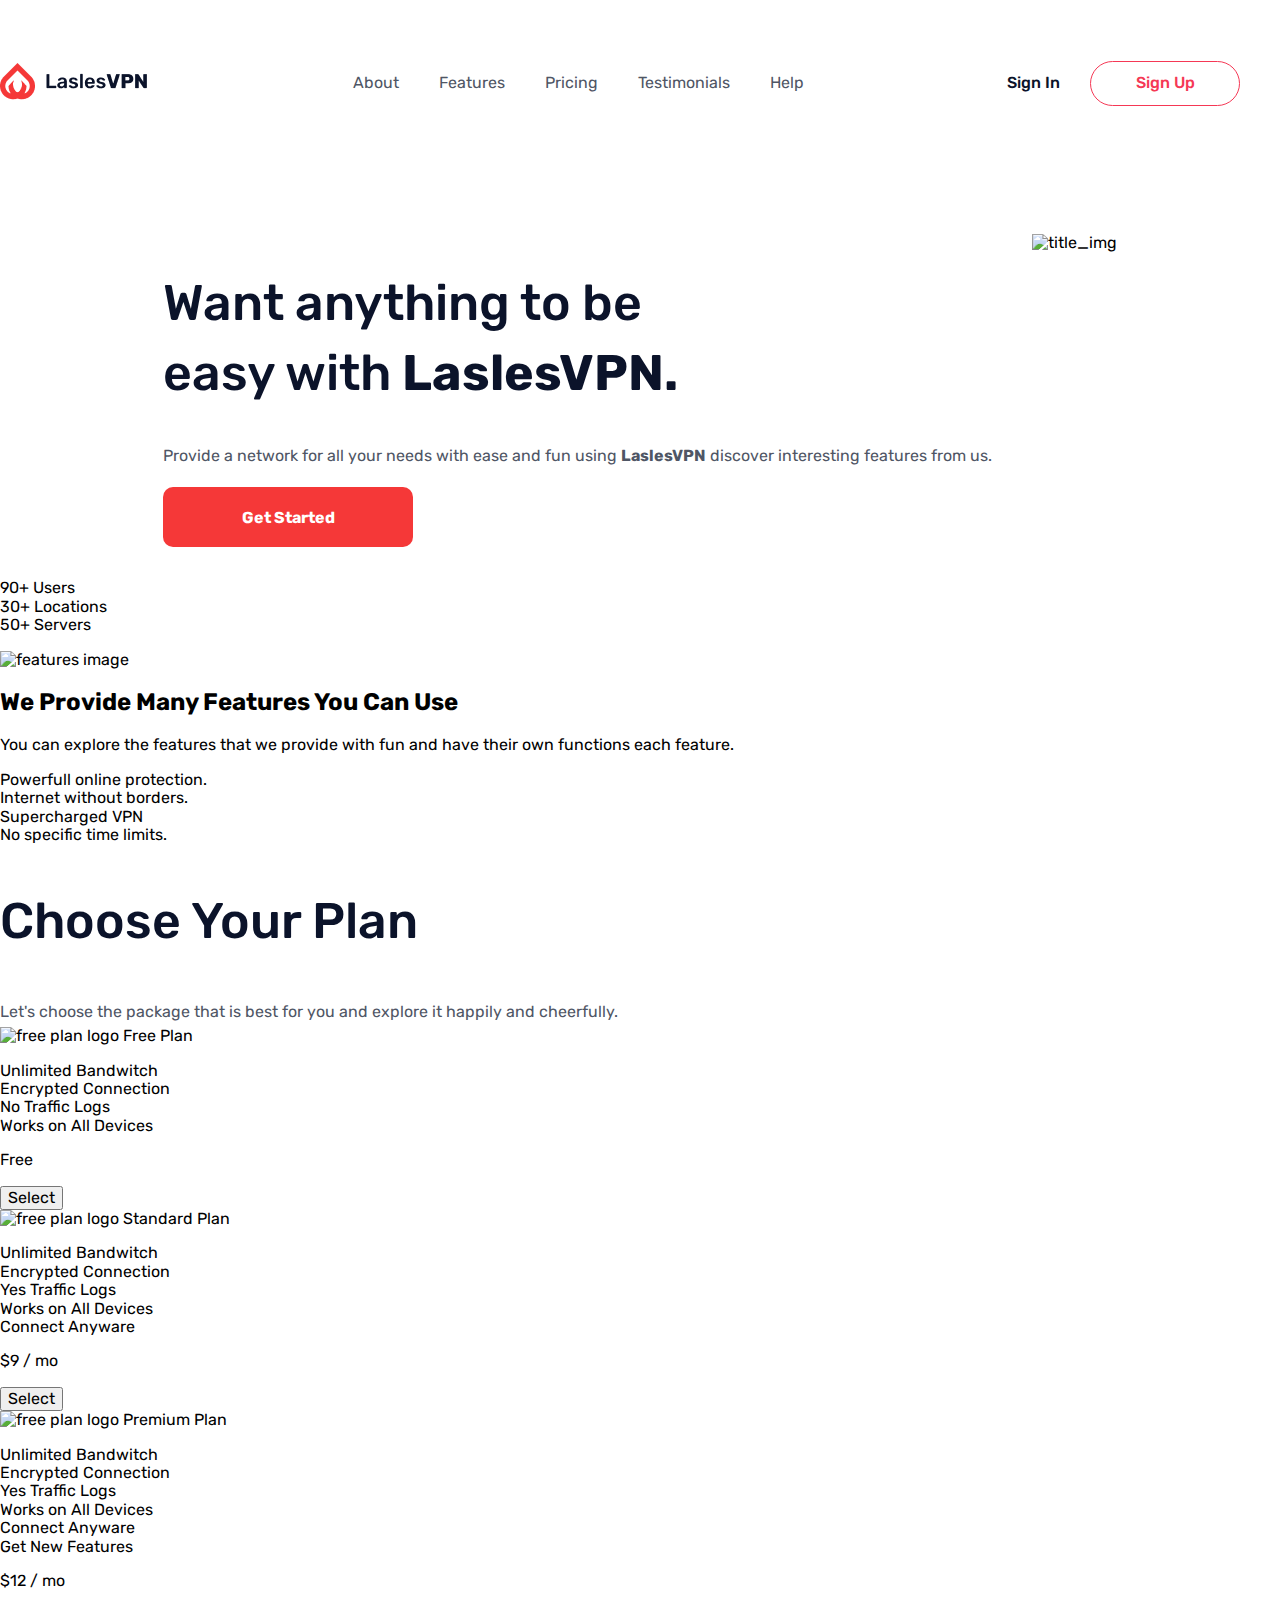
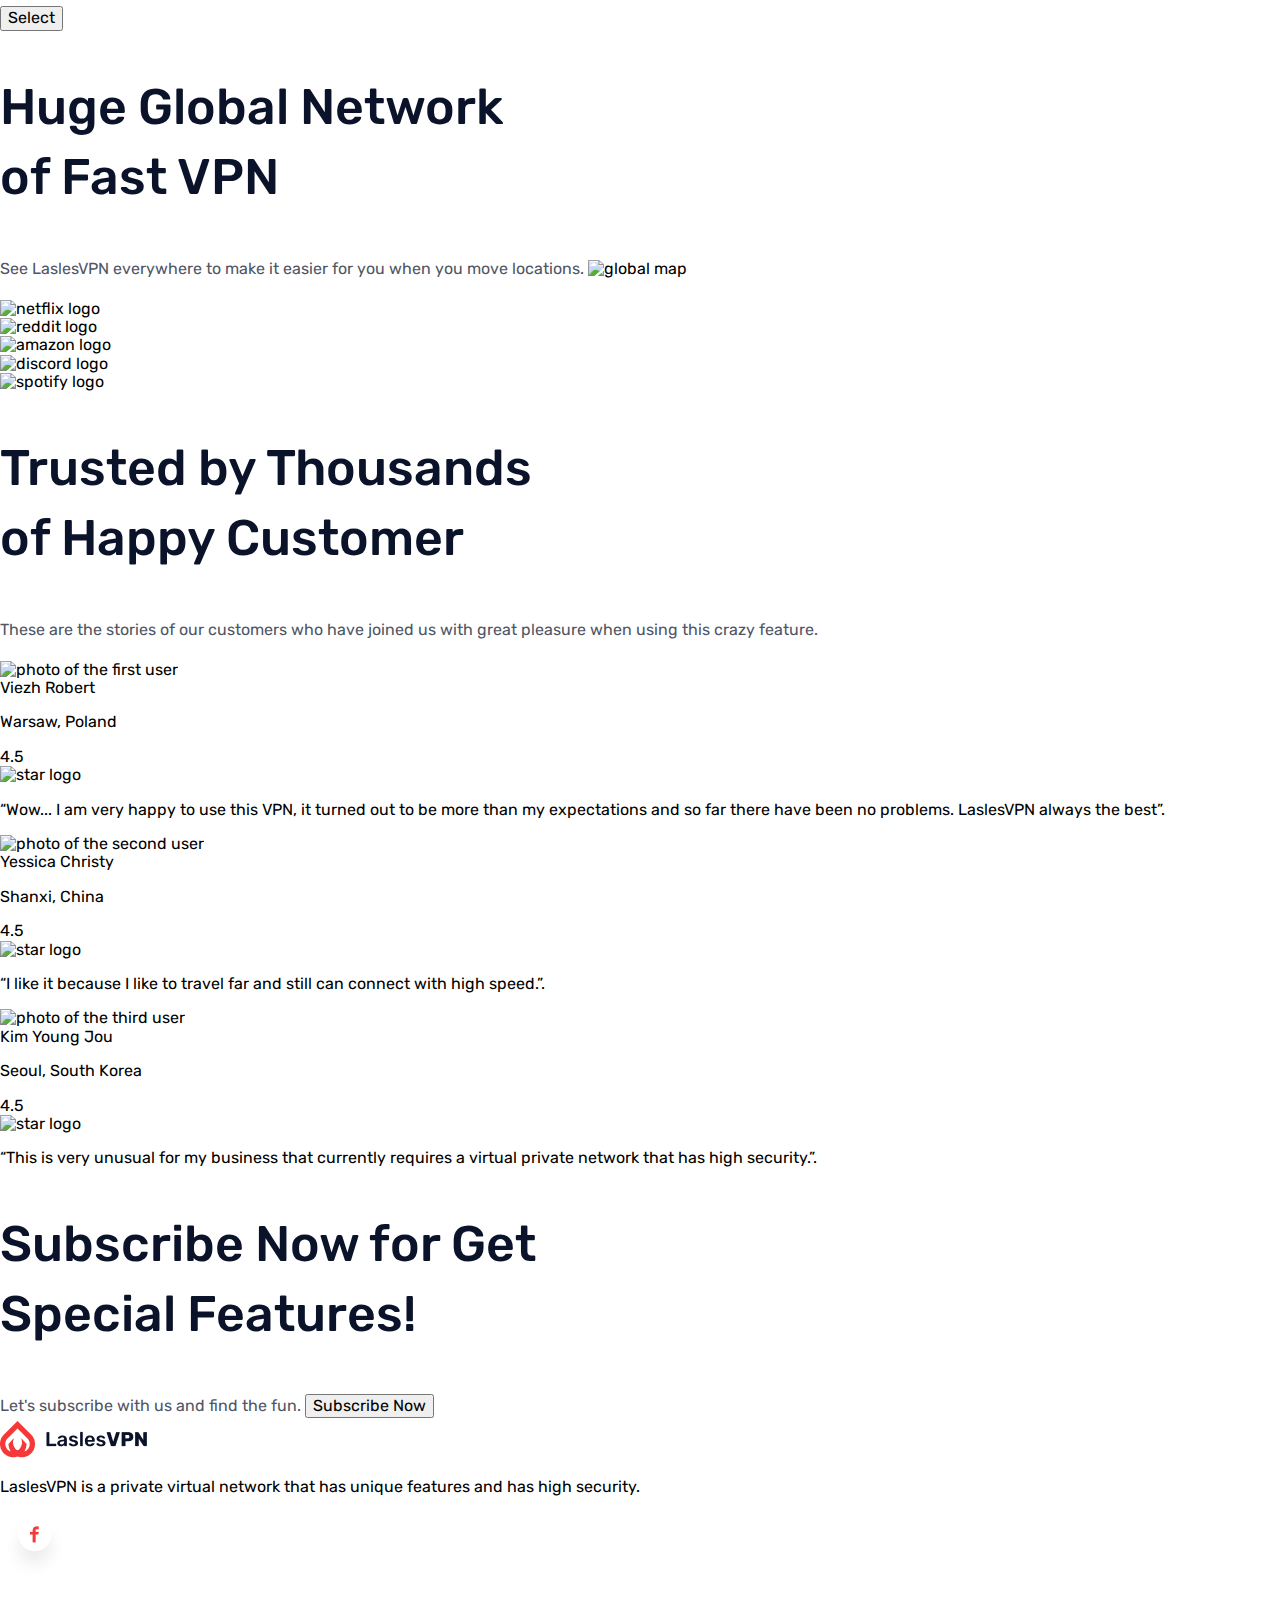
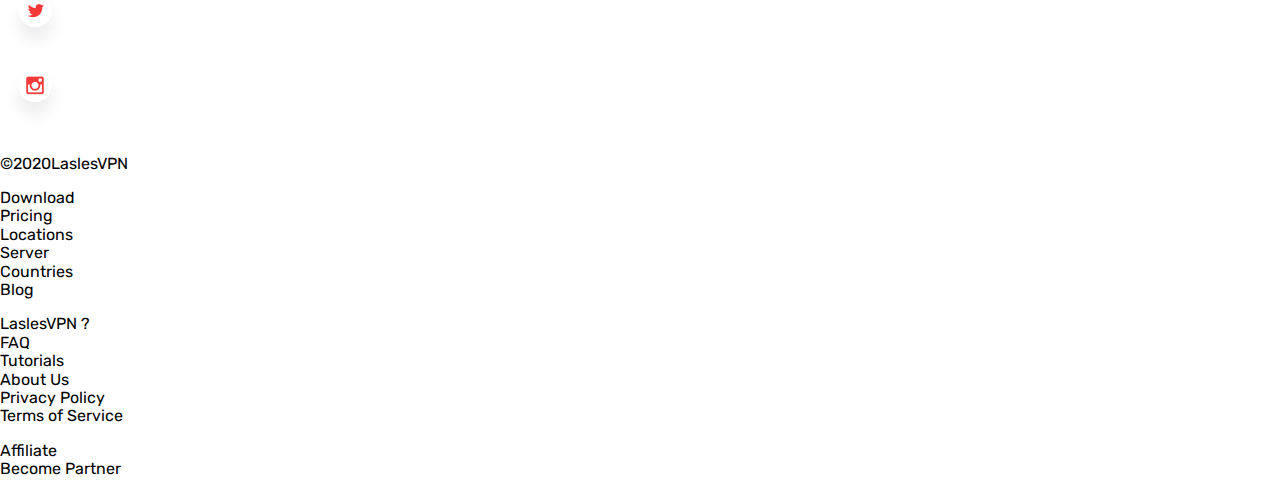
==== index.html @ 530a4ea6 "added little part of css" ====
<!DOCTYPE html>
<html lang="en">

<head>
    <meta charset="UTF-8">
    <meta name="viewport" content="width=device-width, initial-scale=1.0">
    <link rel="preconnect" href="https://fonts.googleapis.com">
    <link rel="preconnect" href="https://fonts.gstatic.com" crossorigin>
    <link
        href="https://fonts.googleapis.com/css2?family=Inter:wght@400;600;700;800&family=Roboto:ital,wght@0,500;1,400&family=Rubik:wght@400;500;700&display=swap"
        rel="stylesheet">
    <link rel="stylesheet" href="styles/normalize.css">
    <link rel="stylesheet" href="styles/styles.css">
    <title>LaslesVPN</title>
</head>

<body>
    <header class="header">
        <div class="wrapper header__wrapper">
            <a href="/" class="header__home-link">
                <img src="assets/Logo_vpn.png" alt="logo LaslesVPN">
            </a>
            <nav class="header__navigation">
                <ul class="header__list">
                    <li class="header__item">
                        About
                    </li>
                    <li>
                        Features
                    </li>
                    <li>
                        Pricing
                    </li>
                    <li>
                        Testimonials
                    </li>
                    <li>
                        Help
                    </li>
                </ul>
            </nav>
            <div class="header__signin">
                <p class="sign-in">
                    Sign In
                </p>
                <button class="nav_button">
                    Sign Up
                </button>
            </div>
        </div>
    </header>
    <main>
        <!-- hero section -->
        <section class="hero">
            <div class="wrapper__hero">
                <div>
                    <h1 class="title">
                        Want anything to be easy with <b>LaslesVPN.</b>
                    </h1>
                    <span class="title_description">
                        Provide a network for all your needs with ease and fun using <b>LaslesVPN</b> discover interesting features from us.
                    </span>
                    <p>
                        <button class="hero_button">
                            Get Started
                        </button>
                    </p>
                </div>
                <img src="assets/hero_img.png" alt="title_img">
            </div>

        </section>
        <ul class="hero_info">
            <li>
                90+ Users
            </li>
            <li>
                30+ Locations
            </li>
            <li>
                50+ Servers
            </li>
        </ul>
        <!-- features section -->
        <section class="features">
            <img src="assets/features_img.png" alt="features image">
            <h2 class="features_title">
                We Provide Many Features You Can Use
            </h2>
            <span>
                You can explore the features that we provide with fun and have their own functions each feature.
            </span>
            <ul>
                <li>
                    Powerfull online protection.
                </li>
                <li>
                    Internet without borders.
                </li>
                <li>
                    Supercharged VPN
                </li>
                <li>
                    No specific time limits.
                </li>
            </ul>
        </section>
        <!-- choose your plan section -->
        <div>
            <h2 class="title">
                Choose Your Plan
            </h2>
            <span class="title_description">
                Let's choose the package that is best for you and explore it happily and cheerfully.
            </span>
            <div class="plan">
                <img src="assets/Free.png" alt="free plan logo">
                Free Plan
                <ul>
                    <li>
                        Unlimited Bandwitch
                    </li>
                    <li>
                        Encrypted Connection
                    </li>
                    <li>
                        No Traffic Logs
                    </li>
                    <li>
                        Works on All Devices
                    </li>
                </ul>
                <p>
                    Free
                </p>
                <button class="plan_button">
                    Select
                </button>
            </div>
            <div class="plan">
                <img src="assets/Free.png" alt="free plan logo">
                Standard Plan
                <ul>
                    <li>
                        Unlimited Bandwitch
                    </li>
                    <li>
                        Encrypted Connection
                    </li>
                    <li>
                        Yes Traffic Logs
                    </li>
                    <li>
                        Works on All Devices
                    </li>
                    <li>
                        Connect Anyware
                    </li>
                </ul>
                <p>
                    $9 / mo
                </p>
                <button class="plan_button">
                    Select
                </button>
            </div>
            <div class="plan">
                <img src="assets/Free.png" alt="free plan logo">
                Premium Plan
                <ul>
                    <li>
                        Unlimited Bandwitch
                    </li>
                    <li>
                        Encrypted Connection
                    </li>
                    <li>
                        Yes Traffic Logs
                    </li>
                    <li>
                        Works on All Devices
                    </li>
                    <li>
                        Connect Anyware
                    </li>
                    <li>
                        Get New Features
                    </li>
                </ul>
                <p>
                    $12 / mo
                </p>
                <button class="plan_button-red">
                    Select
                </button>
            </div>
        </div>
        <!-- Map section -->
        <div>
            <h2 class="title">
                Huge Global Network of Fast VPN
            </h2>
            <span class="title_description">
                See LaslesVPN everywhere to make it easier for you when you move locations.
            </span>
            <img src="assets/global_map.png" alt="global map">
        </div>
        <ul class="partners">
            <li class="partners_logo">
                <img src="assets/netflix_logo.png" alt="netflix logo">
            </li>
            <li class="partners_logo">
                <img src="assets/reddit_logo.png" alt="reddit logo">
            </li>
            <li class="partners_logo">
                <img src="assets/amazon_logo.png" alt="amazon logo">
            </li>
            <li class="partners_logo">
                <img src="assets/discord_logo.png" alt="discord logo">
            </li>
            <li class="partners_logo">
                <img src="assets/spotify_logo.png" alt="spotify logo">
            </li>
        </ul>
        <!-- reviews section -->
        <div>
            <h2 class="title">
                Trusted by Thousands of Happy Customer
            </h2>
            <span class="title_description">
                These are the stories of our customers who have joined us with great pleasure when using this crazy
                feature.
            </span>
            <ul>
                <li>
                    <img src="assets/robert_photo.png" alt="photo of the first user">
                </li>
                Viezh Robert
                <p> Warsaw, Poland</p>
                <li>
                    4.5
                </li>
                <li>
                    <img src="assets/star_logo.png" alt="star logo">
                </li>
                <p>
                    “Wow... I am very happy to use this VPN, it turned out to be more than my expectations and so far
                    there have been no problems. LaslesVPN always the best”.
                </p>
            </ul>
            <ul>
                <li>
                    <img src="assets/christy_photo.png" alt="photo of the second user">
                </li>
                Yessica Christy
                <p> Shanxi, China </p>
                <li>
                    4.5
                </li>
                <li>
                    <img src="assets/star_logo.png" alt="star logo">
                </li>
                <p>
                    “I like it because I like to travel far and still can connect with high speed.”.
                </p>
            </ul>
            <ul>
                <li>
                    <img src="assets/kim_photo.png" alt="photo of the third user">
                </li>
                Kim Young Jou
                <p> Seoul, South Korea </p>
                <li>
                    4.5
                </li>
                <li>
                    <img src="assets/star_logo.png" alt="star logo">
                </li>
                <p>
                    “This is very unusual for my business that currently requires a virtual private network that has
                    high security.”.
                </p>
            </ul>
            <!-- тут хуйнути спан блоки -->
        </div>
        <!-- subcribe cection -->
        <div>
            <h2 class="title">
                Subscribe Now for Get Special Features!
            </h2>
            <span class="title_description">
                Let's subscribe with us and find the fun.
            </span>
            <button class="red_btn">
                Subscribe Now
            </button>
        </div>
    </main>
    <!-- footer section -->
    <footer>
        <div class="footer">
            <div class="vpn_footer">
                <a href="/" class="header__home-link">
                    <img src="assets/Logo_vpn.png" alt="logo LaslesVPN">
                </a>
                <p>LaslesVPN is a private virtual network that has unique features and has high security.</p>
                <ul>
                    <li>
                        <img src="assets/Facebook.png" alt="facebook logo">
                    </li>
                    <li>
                        <img src="assets/Twitter.png" alt="twitter logo">
                    </li>
                    <li>
                        <img src="assets/Instagram.png" alt="Instagram logo">
                    </li>
                </ul>
                <p>©2020LaslesVPN</p>
            </div>
            <div class="footer_product">
                <ul>
                    <li>
                        Download
                    </li>
                    <li>
                        Pricing
                    </li>
                    <li>
                        Locations
                    </li>
                    <li>
                        Server
                    </li>
                    <li>
                        Countries
                    </li>
                    <li>
                        Blog
                    </li>
                </ul>
            </div>
            <div class="footer_engage">
                <ul>
                    <li>
                        LaslesVPN ?
                    </li>
                    <li>
                        FAQ
                    </li>
                    <li>
                        Tutorials
                    </li>
                    <li>
                        About Us
                    </li>
                    <li>
                        Privacy Policy
                    </li>
                    <li>
                        Terms of Service
                    </li>
                </ul>
            </div>
            <div class="footer_earn">
                <ul>
                    <li>
                        Affiliate
                    </li>
                    <li>
                        Become Partner
                    </li>
                </ul>
            </div>
        </div>
    </footer>
</body>

</html>
---- styles/styles.css ----
* {
    box-sizing: border-box;
}

body {
    font-weight: 400;
    font-size: 16px;
    font-family: rubik;
}
ul {
    list-style: none;
    padding: 0;
}

a {
    text-decoration: none;
}

/* header block */

.header {
    max-width: 1440px;
    margin: 0 auto;
}
.header__wrapper {
    padding: 58px 40px 0px 0px;
    display: flex;
    justify-content: space-between;
    align-items: center;
}
.header__list {
    display: flex;
    flex-direction: row; /* default */
    justify-content: flex-start; /* default */
    gap: 40px;
    color: #4F5665;
}
.header__signin{
    display: flex;
    align-items:center;
    gap: 30px;
}
.sign-in{
    color: #0B132A;
    font-weight: 500;
}
.nav_button{
    width: 150px;
    height: 45px;
    border-radius: 50px;
    border: 1px solid #F53855;
    background: #FFF;
    color: #F53855;
    font-weight: 500;
}

/* hero block */

.hero{
    max-width: 1440px;
    margin: 0 auto;
}
.wrapper__hero{
    margin-top: 126px;
    display: flex;
    justify-content: center;
    gap: 40px;
}
.title{
    max-width: 555px;
    color: #0B132A;
    font-size: 50px;
    font-weight: 500;
    line-height: 70px;
}
.title_description{
    max-width: 555px;
    color: #4F5665;
    line-height: 30px;
}
.hero_button{
    width: 250px;
    height: 60px;
    border-radius: 10px;
    border: none;
    background: #F53838;
    color: #FFF;
    font-weight: 700;
    line-height: 25px;
}
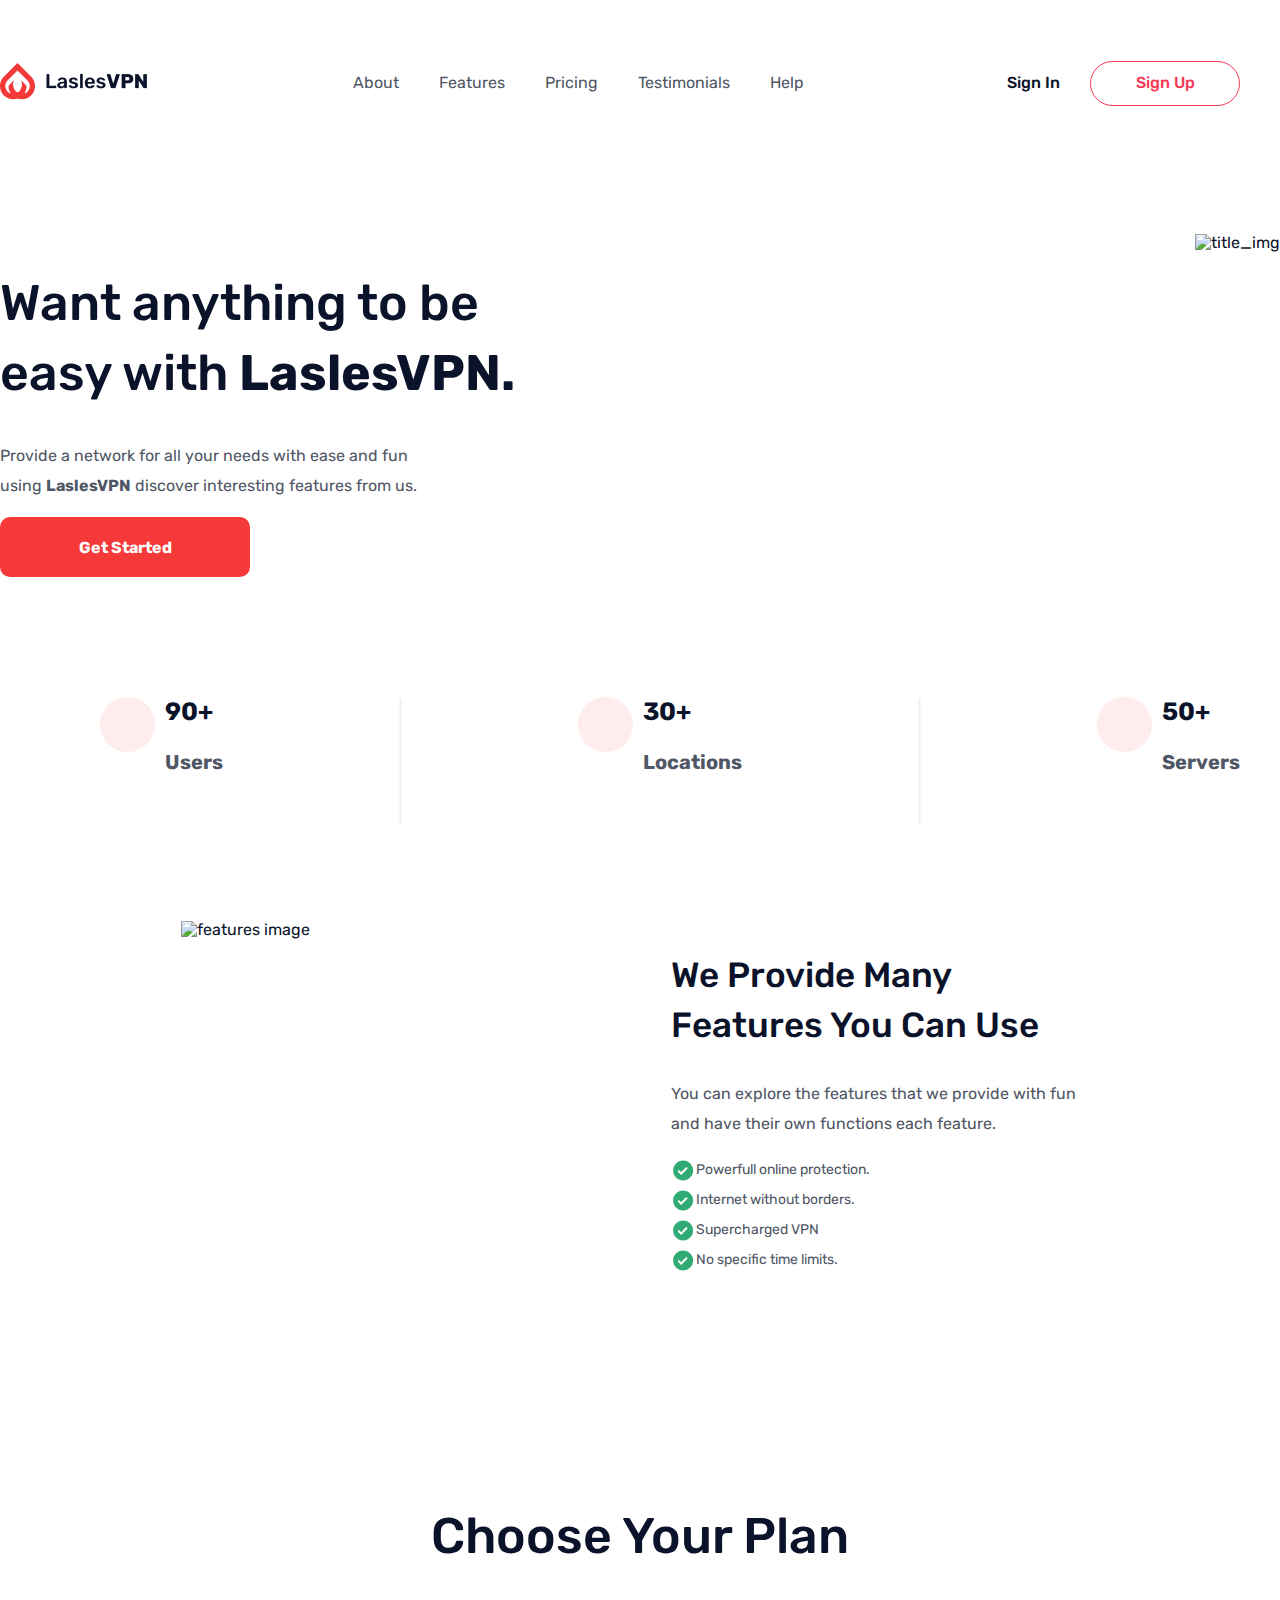
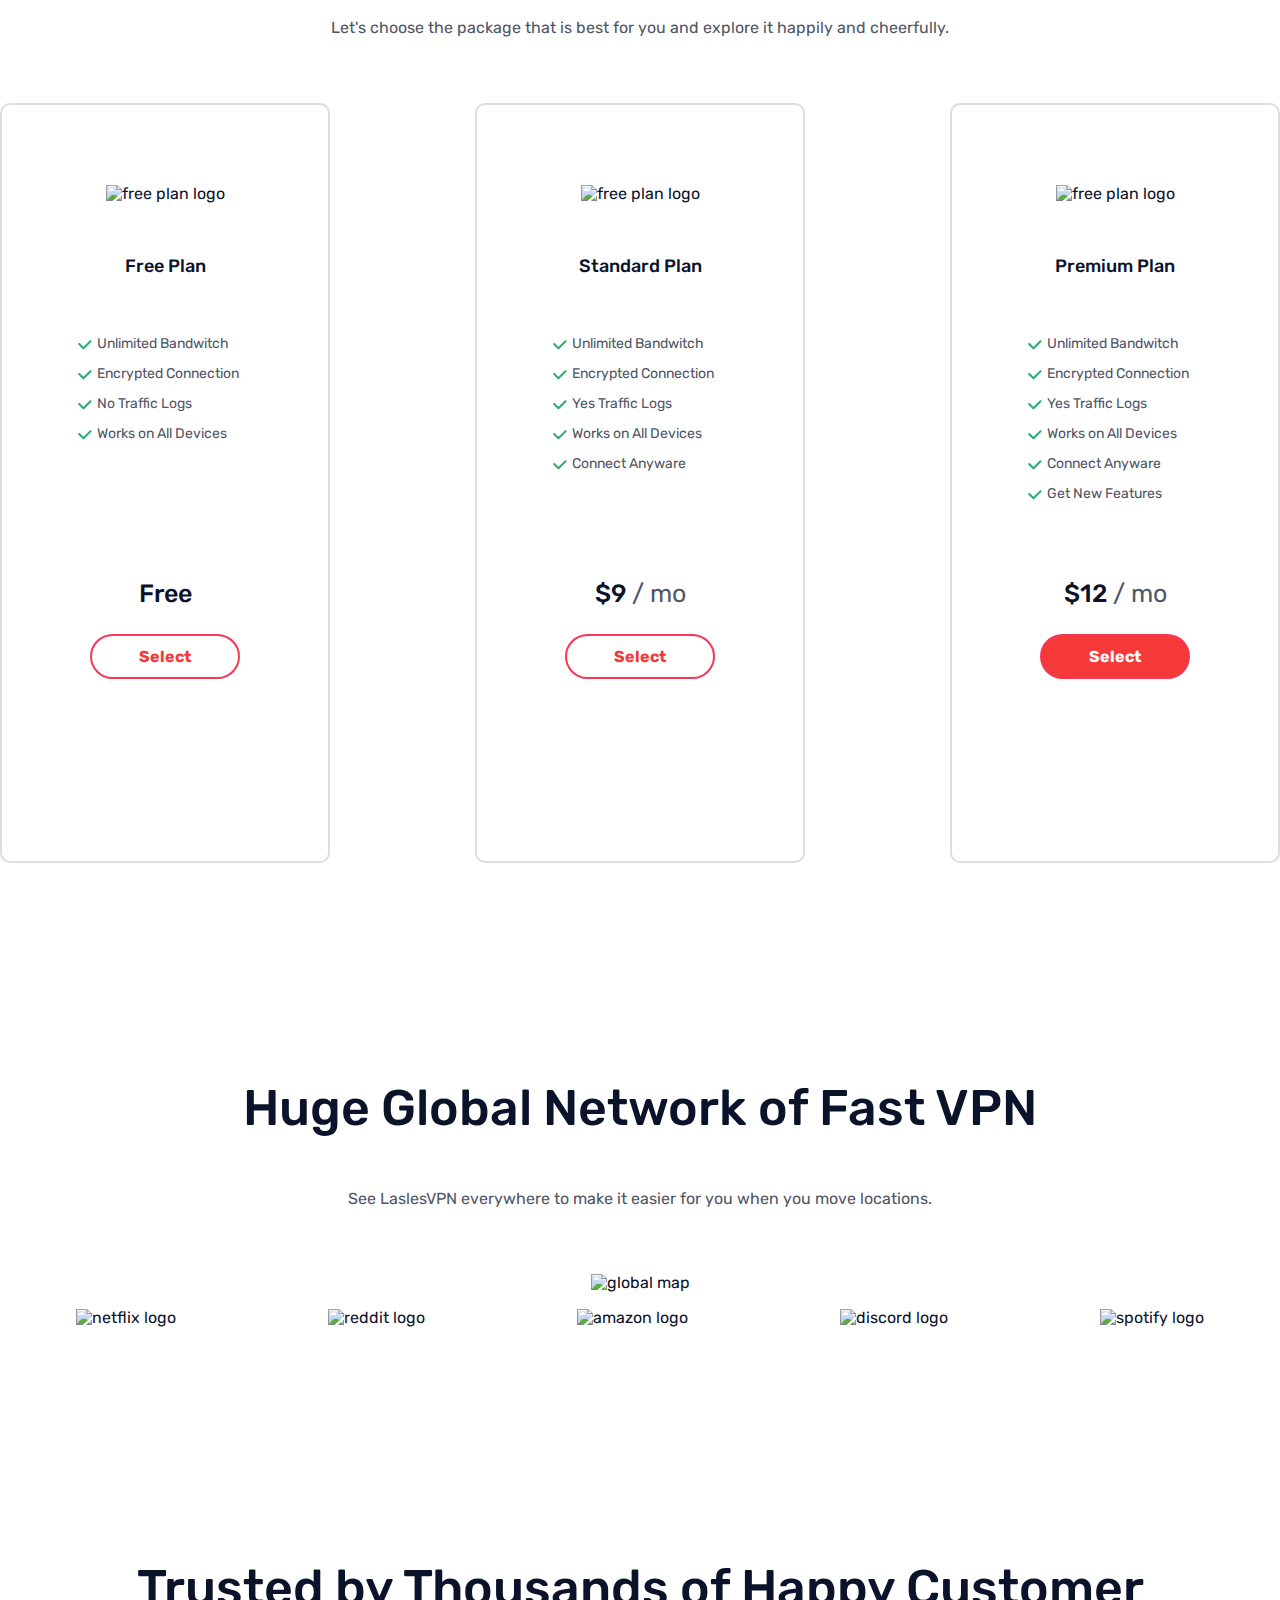
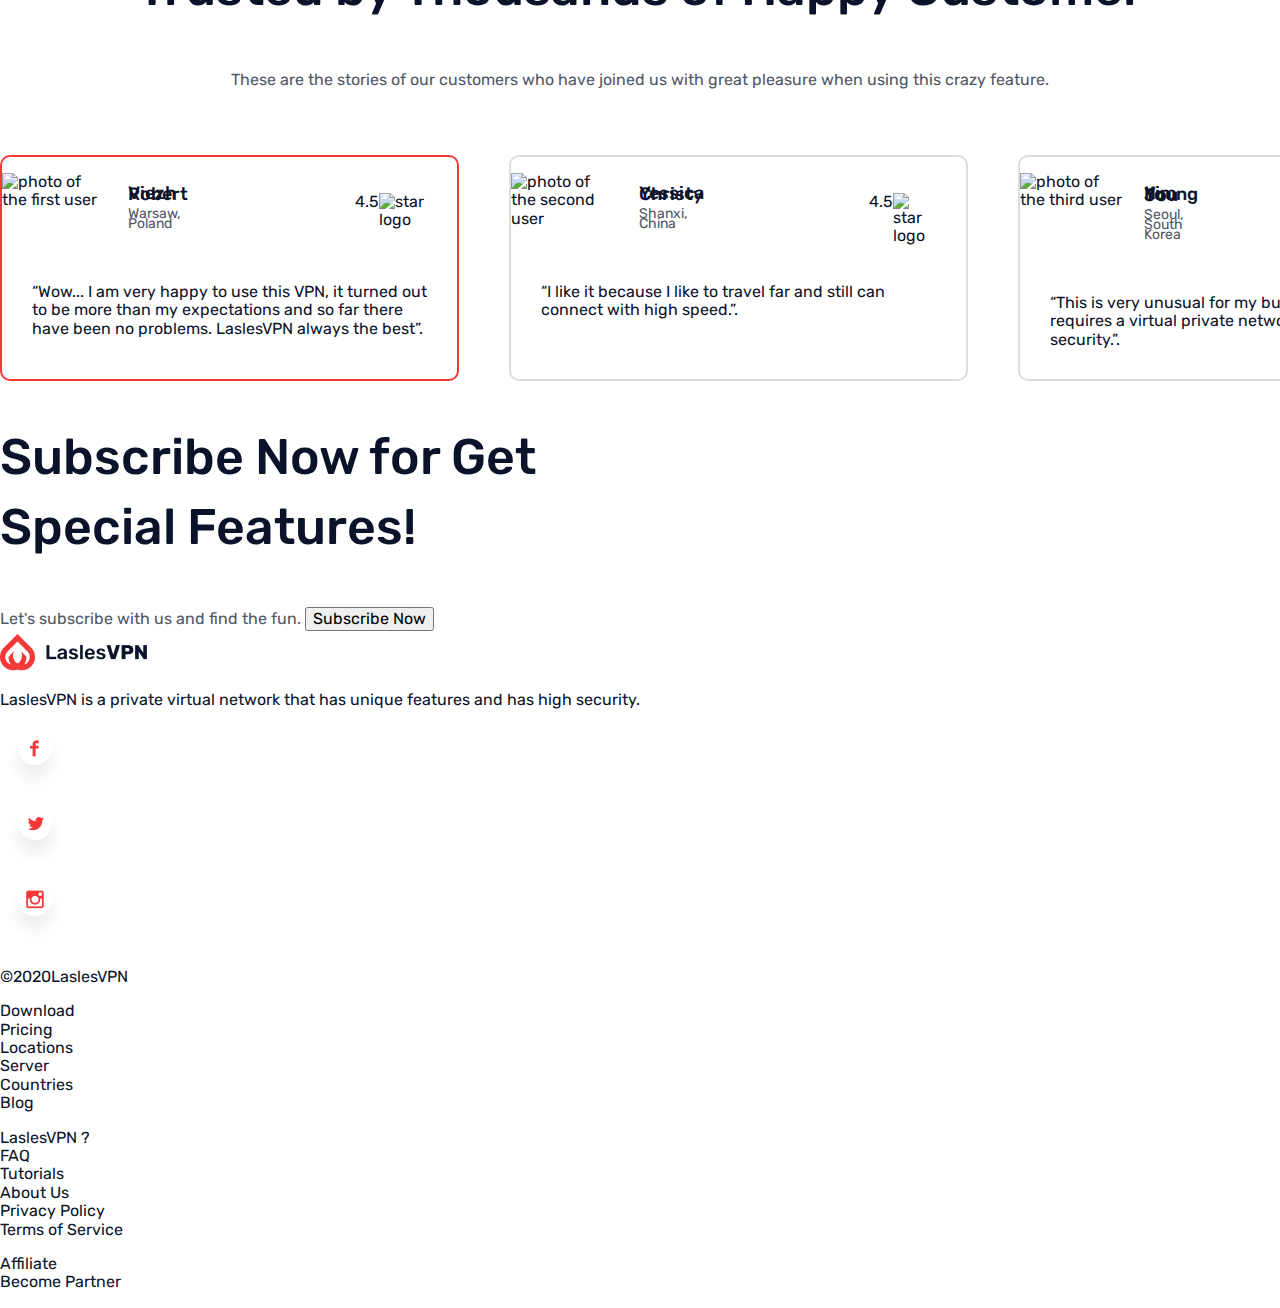
==== commit 8e0982b4: "added comments" ====
--- a/index.html
+++ b/index.html
@@ -57,9 +57,10 @@
                     <h1 class="title">
                         Want anything to be easy with <b>LaslesVPN.</b>
                     </h1>
-                    <span class="title_description">
-                        Provide a network for all your needs with ease and fun using <b>LaslesVPN</b> discover interesting features from us.
-                    </span>
+                    <p class="title_description">
+                        Provide a network for all your needs with ease and fun using <b>LaslesVPN</b> discover
+                        interesting features from us.
+                    </p>
                     <p>
                         <button class="hero_button">
                             Get Started
@@ -68,220 +69,274 @@
                 </div>
                 <img src="assets/hero_img.png" alt="title_img">
             </div>
-
+            <ul class="hero_info">
+                <li class="hero_info-text">
+                    <button class="hero_info-btn"></button>
+                    <span class="hero_info-numbers">90+ <p class="hero_info-words">Users</p></span>
+                </li>
+                <svg xmlns="http://www.w3.org/2000/svg" width="3" height="129" viewBox="0 0 3 129" fill="none">
+                    <path d="M1.5 1.76257V127.336" stroke="#EEEFF2" stroke-width="2" stroke-linecap="round" />
+                </svg>
+                <li class="hero_info-text">
+                    <button class="hero_info-btn"></button>
+                    <span class="hero_info-numbers">30+ <p class="hero_info-words">Locations</p></span>
+                </li>
+                <svg xmlns="http://www.w3.org/2000/svg" width="3" height="129" viewBox="0 0 3 129" fill="none">
+                    <path d="M1.5 1.76257V127.336" stroke="#EEEFF2" stroke-width="2" stroke-linecap="round" />
+                </svg>
+                <li class="hero_info-text">
+                    <button class="hero_info-btn"></button>
+                    <span class="hero_info-numbers">50+ <p class="hero_info-words">Servers</p></span>
+                </li>
+            </ul>
         </section>
-        <ul class="hero_info">
-            <li>
-                90+ Users
-            </li>
-            <li>
-                30+ Locations
-            </li>
-            <li>
-                50+ Servers
-            </li>
-        </ul>
         <!-- features section -->
         <section class="features">
-            <img src="assets/features_img.png" alt="features image">
-            <h2 class="features_title">
-                We Provide Many Features You Can Use
-            </h2>
-            <span>
-                You can explore the features that we provide with fun and have their own functions each feature.
-            </span>
-            <ul>
-                <li>
-                    Powerfull online protection.
-                </li>
-                <li>
-                    Internet without borders.
-                </li>
-                <li>
-                    Supercharged VPN
-                </li>
-                <li>
-                    No specific time limits.
-                </li>
-            </ul>
+            <div class="features__text">
+                <img src="assets/features_img.png" alt="features image">
+                <div>
+                    <h2 class="features_title">
+                        We Provide Many Features You Can Use
+                    </h2>
+                    <p class="title_description">
+                        You can explore the features that we provide with fun and have their own functions each feature.
+                    </p>
+                    <ul class="features__list">
+                        <li class="features_box">
+                            <img src="assets/bx_bxs-check-circle.svg" alt="box">
+                            Powerfull online protection.
+                        </li>
+                        <li class="features_box">
+                            <img src="assets/bx_bxs-check-circle.svg" alt="box">
+                            Internet without borders.
+                        </li>
+                        <li class="features_box">
+                            <img src="assets/bx_bxs-check-circle.svg" alt="box">
+                            Supercharged VPN
+                        </li>
+                        <li class="features_box">
+                            <img src="assets/bx_bxs-check-circle.svg" alt="box">
+                            No specific time limits.
+                        </li>
+                    </ul>
+                </div>
+            </div>
         </section>
         <!-- choose your plan section -->
-        <div>
-            <h2 class="title">
+        <div class="choose-your-plan">
+            <h2 class="center_title">
                 Choose Your Plan
             </h2>
-            <span class="title_description">
+            <p class="center_title_description">
                 Let's choose the package that is best for you and explore it happily and cheerfully.
-            </span>
-            <div class="plan">
-                <img src="assets/Free.png" alt="free plan logo">
-                Free Plan
-                <ul>
-                    <li>
-                        Unlimited Bandwitch
-                    </li>
-                    <li>
-                        Encrypted Connection
-                    </li>
-                    <li>
-                        No Traffic Logs
-                    </li>
-                    <li>
-                        Works on All Devices
-                    </li>
-                </ul>
-                <p>
-                    Free
-                </p>
-                <button class="plan_button">
-                    Select
-                </button>
-            </div>
-            <div class="plan">
-                <img src="assets/Free.png" alt="free plan logo">
-                Standard Plan
-                <ul>
-                    <li>
-                        Unlimited Bandwitch
-                    </li>
-                    <li>
-                        Encrypted Connection
-                    </li>
-                    <li>
-                        Yes Traffic Logs
-                    </li>
-                    <li>
-                        Works on All Devices
-                    </li>
-                    <li>
-                        Connect Anyware
-                    </li>
-                </ul>
-                <p>
-                    $9 / mo
-                </p>
-                <button class="plan_button">
-                    Select
-                </button>
-            </div>
-            <div class="plan">
-                <img src="assets/Free.png" alt="free plan logo">
-                Premium Plan
-                <ul>
-                    <li>
-                        Unlimited Bandwitch
-                    </li>
-                    <li>
-                        Encrypted Connection
-                    </li>
-                    <li>
-                        Yes Traffic Logs
-                    </li>
-                    <li>
-                        Works on All Devices
-                    </li>
-                    <li>
-                        Connect Anyware
-                    </li>
-                    <li>
-                        Get New Features
-                    </li>
-                </ul>
-                <p>
-                    $12 / mo
-                </p>
-                <button class="plan_button-red">
-                    Select
-                </button>
+            </p>
+            <div class="three-plans">
+                <div class="plan">
+                    <img src="assets/Free.png" alt="free plan logo">
+                    <p class="plan-tittle">Free Plan</p>
+                    <ul>
+                        <li class="jam-box">
+                            <img src="assets/jam_check.svg" alt="jam check">
+                            Unlimited Bandwitch
+                        </li>
+                        <li class="jam-box">
+                            <img src="assets/jam_check.svg" alt="jam check">
+                            Encrypted Connection
+                        </li>
+                        <li class="jam-box">
+                            <img src="assets/jam_check.svg" alt="jam check">
+                            No Traffic Logs
+                        </li>
+                        <li class="jam-box">
+                            <img src="assets/jam_check.svg" alt="jam check">
+                            Works on All Devices
+                        </li>
+                    </ul>
+                    <p class="plan-bottom">
+                        Free
+                    </p>
+                    <button class="plan_button">
+                        Select
+                    </button>
+                </div>
+                <div class="plan">
+                    <img src="assets/Free.png" alt="free plan logo">
+                    <p class="plan-tittle">Standard Plan</p>
+                    <ul>
+                        <li class="jam-box">
+                            <img src="assets/jam_check.svg" alt="jam check">
+                            Unlimited Bandwitch
+                        </li>
+                        <li class="jam-box">
+                            <img src="assets/jam_check.svg" alt="jam check">
+                            Encrypted Connection
+                        </li>
+                        <li class="jam-box">
+                            <img src="assets/jam_check.svg" alt="jam check">
+                            Yes Traffic Logs
+                        </li>
+                        <li class="jam-box">
+                            <img src="assets/jam_check.svg" alt="jam check">
+                            Works on All Devices
+                        </li>
+                        <li class="jam-box">
+                            <img src="assets/jam_check.svg" alt="jam check">
+                            Connect Anyware
+                        </li>
+                    </ul>
+                    <p class="plan-bottom2">
+                        $9 <span class="mo">/ mo</span>
+                    </p>
+                    <button class="plan_button">
+                        Select
+                    </button>
+                </div>
+                <div class="plan">
+                    <img src="assets/Free.png" alt="free plan logo">
+                    <p class="plan-tittle">Premium Plan</p>
+                    <ul>
+                        <li class="jam-box">
+                            <img src="assets/jam_check.svg" alt="jam check">
+                            Unlimited Bandwitch
+                        </li>
+                        <li class="jam-box">
+                            <img src="assets/jam_check.svg" alt="jam check">
+                            Encrypted Connection
+                        </li>
+                        <li class="jam-box">
+                            <img src="assets/jam_check.svg" alt="jam check">
+                            Yes Traffic Logs
+                        </li>
+                        <li class="jam-box">
+                            <img src="assets/jam_check.svg" alt="jam check">
+                            Works on All Devices
+                        </li>
+                        <li class="jam-box">
+                            <img src="assets/jam_check.svg" alt="jam check">
+                            Connect Anyware
+                        </li>
+                        <li class="jam-box">
+                            <img src="assets/jam_check.svg" alt="jam check">
+                            Get New Features
+                        </li>
+                    </ul>
+                    <p class="plan-bottom3">
+                        $12 <span class="mo">/ mo</span>
+                    </p>
+                    <button class="plan_button-red">
+                        Select
+                    </button>
+                </div>
             </div>
         </div>
         <!-- Map section -->
-        <div>
-            <h2 class="title">
+        <div class="global_map">
+            <h2 class="center_title">
                 Huge Global Network of Fast VPN
             </h2>
-            <span class="title_description">
+            <p class="center_title_description">
                 See LaslesVPN everywhere to make it easier for you when you move locations.
-            </span>
-            <img src="assets/global_map.png" alt="global map">
-        </div>
-        <ul class="partners">
-            <li class="partners_logo">
-                <img src="assets/netflix_logo.png" alt="netflix logo">
-            </li>
-            <li class="partners_logo">
-                <img src="assets/reddit_logo.png" alt="reddit logo">
-            </li>
-            <li class="partners_logo">
-                <img src="assets/amazon_logo.png" alt="amazon logo">
-            </li>
-            <li class="partners_logo">
-                <img src="assets/discord_logo.png" alt="discord logo">
-            </li>
-            <li class="partners_logo">
-                <img src="assets/spotify_logo.png" alt="spotify logo">
-            </li>
-        </ul>
+            </p>
+            <div class="img_global_map">
+                <img src="assets/global_map.png" alt="global map">
+
+            </div>
+            <ul class="partners">
+                <li class="partners_logo">
+                    <img src="assets/netflix_logo.png" alt="netflix logo">
+                </li>
+                <li class="partners_logo">
+                    <img src="assets/reddit_logo.png" alt="reddit logo">
+                </li>
+                <li class="partners_logo">
+                    <img src="assets/amazon_logo.png" alt="amazon logo">
+                </li>
+                <li class="partners_logo">
+                    <img src="assets/discord_logo.png" alt="discord logo">
+                </li>
+                <li class="partners_logo">
+                    <img src="assets/spotify_logo.png" alt="spotify logo">
+                </li>
+            </ul>
+        </div>
         <!-- reviews section -->
-        <div>
-            <h2 class="title">
+        <div class="reviews">
+            <h2 class="center_title">
                 Trusted by Thousands of Happy Customer
             </h2>
-            <span class="title_description">
+            <p class="center_title_description">
                 These are the stories of our customers who have joined us with great pleasure when using this crazy
                 feature.
-            </span>
-            <ul>
-                <li>
-                    <img src="assets/robert_photo.png" alt="photo of the first user">
-                </li>
-                Viezh Robert
-                <p> Warsaw, Poland</p>
-                <li>
-                    4.5
-                </li>
-                <li>
-                    <img src="assets/star_logo.png" alt="star logo">
-                </li>
-                <p>
-                    “Wow... I am very happy to use this VPN, it turned out to be more than my expectations and so far
-                    there have been no problems. LaslesVPN always the best”.
-                </p>
-            </ul>
-            <ul>
-                <li>
-                    <img src="assets/christy_photo.png" alt="photo of the second user">
-                </li>
-                Yessica Christy
-                <p> Shanxi, China </p>
-                <li>
-                    4.5
-                </li>
-                <li>
-                    <img src="assets/star_logo.png" alt="star logo">
-                </li>
-                <p>
-                    “I like it because I like to travel far and still can connect with high speed.”.
-                </p>
-            </ul>
-            <ul>
-                <li>
-                    <img src="assets/kim_photo.png" alt="photo of the third user">
-                </li>
-                Kim Young Jou
-                <p> Seoul, South Korea </p>
-                <li>
-                    4.5
-                </li>
-                <li>
-                    <img src="assets/star_logo.png" alt="star logo">
-                </li>
-                <p>
-                    “This is very unusual for my business that currently requires a virtual private network that has
-                    high security.”.
-                </p>
-            </ul>
-            <!-- тут хуйнути спан блоки -->
+            </p>
+            <div class="comments">
+                <div class="comments_border-red">
+                    <ul class="first_comment">
+                        <li>
+                            <img src="assets/robert_photo.png" alt="photo of the first user">
+                        </li>
+                        <div class="comment_geo"> 
+                            <span class="comment_name">Viezh Robert</span>
+                            <p class="comment_city"> Warsaw, Poland</p>
+                        </div>
+                        <li class="comment_score">
+                            4.5
+                        </li>
+                        <li class="star_score">
+                            <img src="assets/star_logo.png" alt="star logo">
+                        </li>
+                    </ul>
+                    <p class="comment_text">
+                        “Wow... I am very happy to use this VPN, it turned out to be more than my expectations and
+                        so
+                        far
+                        there have been no problems. LaslesVPN always the best”.
+                    </p>
+                </div>
+                <div class="comments_border">
+                    <ul class="first_comment">
+                        <li>
+                            <img src="assets/christy_photo.png" alt="photo of the second user">
+                        </li>
+                        <div class="comment_geo">
+                            <span class="comment_name">Yessica Christy</span>
+                            <p class="comment_city"> Shanxi, China</p>
+                        </div>
+                        <li class="comment_score">
+                            4.5
+                        </li>
+                        <li class="star_score">
+                            <img src="assets/star_logo.png" alt="star logo">
+                        </li>
+                    </ul>
+                    <p class="comment_text">
+                        “I like it because I like to travel far and still can connect with high speed.”.
+                    </p>
+                </div>
+                <div class="comments_border">
+                    <ul class="first_comment">
+                        <li>
+                            <img src="assets/kim_photo.png" alt="photo of the third user">
+                        </li>
+                        <div class="comment_geo">
+                            <span class="comment_name">Kim Young Jou</span>
+                            <p class="comment_city"> Seoul, South Korea</p>
+                        </div>
+                        <li class="comment_score">
+                            4.5
+                        </li>
+                        <li class="star_score">
+                            <img src="assets/star_logo.png" alt="star logo">
+                        </li>
+                    </ul>
+                    <p class="comment_text">
+                        “This is very unusual for my business that currently requires a virtual private network that
+                        has
+                        high security.”.
+                    </p>
+                </div>
+            </div>
+        </div>
+        <!-- тут хуйнути спан блоки -->
         </div>
         <!-- subcribe cection -->
         <div>
--- a/styles/styles.css
+++ b/styles/styles.css
@@ -6,6 +6,7 @@
     font-weight: 400;
     font-size: 16px;
     font-family: rubik;
+    color: #0B132A;
 }
 ul {
     list-style: none;
@@ -30,8 +31,6 @@
 }
 .header__list {
     display: flex;
-    flex-direction: row; /* default */
-    justify-content: flex-start; /* default */
     gap: 40px;
     color: #4F5665;
 }
@@ -41,7 +40,6 @@
     gap: 30px;
 }
 .sign-in{
-    color: #0B132A;
     font-weight: 500;
 }
 .nav_button{
@@ -63,12 +61,10 @@
 .wrapper__hero{
     margin-top: 126px;
     display: flex;
-    justify-content: center;
-    gap: 40px;
+    justify-content: space-between;
 }
 .title{
     max-width: 555px;
-    color: #0B132A;
     font-size: 50px;
     font-weight: 500;
     line-height: 70px;
@@ -88,4 +84,212 @@
     font-weight: 700;
     line-height: 25px;
 }
-
+.hero_info{
+    margin: 104px 0px 95px 100px;
+    max-width: 1140px;
+    display: flex;
+    justify-content: space-between;
+    
+}
+.hero_info-text{
+    display: flex;
+    gap: 10px;
+    
+}
+.hero_info-btn{
+    width: 55px;
+    height: 55px;
+    border-radius: 70px;
+    background: #FFECEC;
+    border: none;
+}
+.hero_info-numbers{
+    font-size: 25px;
+    font-weight: 700;
+    line-height: 30px;
+}
+.hero_info-words{
+    color: #4F5665;
+    font-size: 20px;
+    line-height: 30px;
+}
+
+/* features block */
+
+.features{
+    max-width: 1440px;
+    margin: 0 auto;
+}
+.features__text{
+    display: flex;
+    justify-content: space-around;
+}
+.features_title{
+    width: 383.406px;
+    font-size: 35px;
+    font-weight: 500;
+    line-height: 50px;
+}
+.title_description{
+    width: 427.879px;
+    color: #4F5665;
+    line-height: 30px;
+}
+.features_box{
+    display: flex;
+    align-items: center;
+    color: #4F5665;
+    font-size: 14px;
+    line-height: 30px;
+}
+
+/* choose your plan block */
+
+.choose-your-plan{
+    max-width: 1440px;
+    margin: 0 auto;
+}
+.center_title{
+    margin-top: 210px;
+    text-align: center;
+    font-size: 50px;
+    font-weight: 500;
+    line-height: 70px;
+}
+.center_title_description{
+    text-align: center;
+    color: #4F5665;
+    line-height: 30px;
+    margin-bottom: 60px;
+}
+.three-plans{
+    display: flex;
+    justify-content: space-between;
+}
+.plan{
+    padding-top: 80px;
+    width: 330px;
+    height: 760px;
+    border-radius: 10px;
+    border: 2px solid #DDD;
+    text-align: center;
+}
+.plan-tittle{
+    padding: 30px;
+    font-size: 18px;
+    font-weight: 500;
+    line-height: 30px;
+}
+.jam-box{
+    padding-left: 70px;
+    display: flex;
+    align-items: center;
+    color: #4F5665;
+    font-size: 14px;
+    line-height: 30px;
+}
+.plan-bottom{
+    margin-top: 130px;
+    font-size: 25px;
+    font-weight: 500;
+    line-height: 30px;
+}
+.plan-bottom2{
+    margin-top: 100px;
+    font-size: 25px;
+    font-weight: 500;
+    line-height: 30px;
+}
+.plan-bottom3{
+    margin-top: 70px;
+    font-size: 25px;
+    font-weight: 500;
+    line-height: 30px;
+}
+.mo{
+    color: #4F5665;
+    font-weight: 400;
+}
+.plan_button{
+    width: 150px;
+    height: 45px;
+    border-radius: 50px;
+    border: 2px solid #F53855;
+    background: #FFF;
+    color: #F53838;
+    font-weight: 700;
+}
+.plan_button-red{
+    width: 150px;
+    height: 45px;
+    border-radius: 50px;
+    border: 2px solid #F53855;
+    background: #F53838;
+    color: #FFF;
+    font-weight: 700;
+}
+
+/* global map block */
+
+.global_map{
+    max-width: 1440px;
+    margin: 0 auto;
+}
+.img_global_map{
+    text-align: center;
+}
+.partners{
+    display: flex;
+    justify-content: space-around;
+    align-items: center;
+}
+
+/* reviews block */
+
+.reviews{
+    max-width: 1440px;
+    margin: 0 auto;
+    overflow: hidden;
+}
+.comments{
+    display: flex;
+    list-style: none;
+    gap: 50px;
+}
+.first_comment{
+    display: flex;
+    width: 455px;
+    
+}
+.comments_border-red{
+    border-radius: 10px;
+    border: 2px solid #F53838;
+    background: #FFF;
+}
+.comments_border{
+    border-radius: 10px;
+    border: 2px solid #DDD;;
+    background: #FFF;
+}
+.comment_text{
+    margin: 20px 30px 30px 30px;
+}
+.comment_geo{
+    padding: 20px;
+    line-height: 0px;
+}
+.comment_score{
+    margin: 20px 0px 0px 140px; 
+}
+.star_score{
+    margin: 20px 30px 0px 0px
+}
+.comment_name{
+    font-size: 18px;
+    font-weight: 500;
+}
+.comment_city{
+    color: #4F5665;
+    font-size: 14px;
+    line-height: 10px;
+}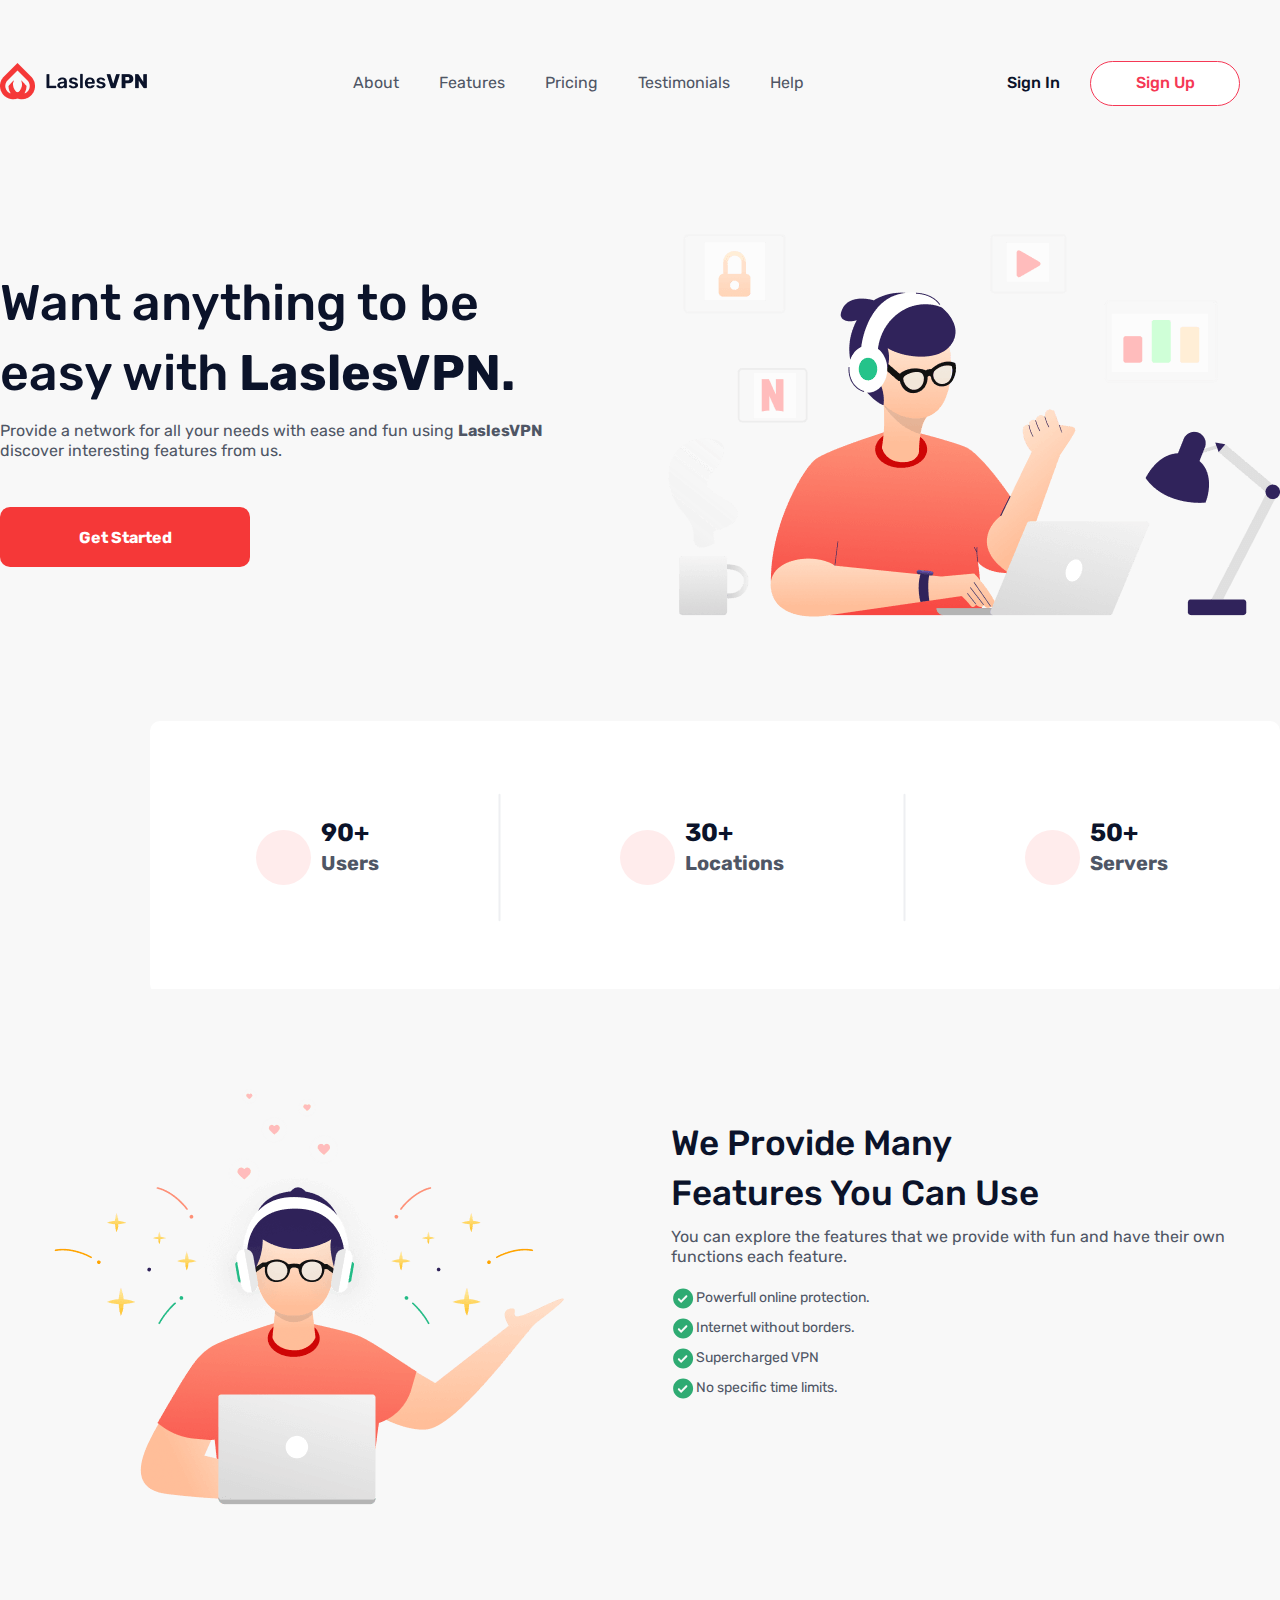
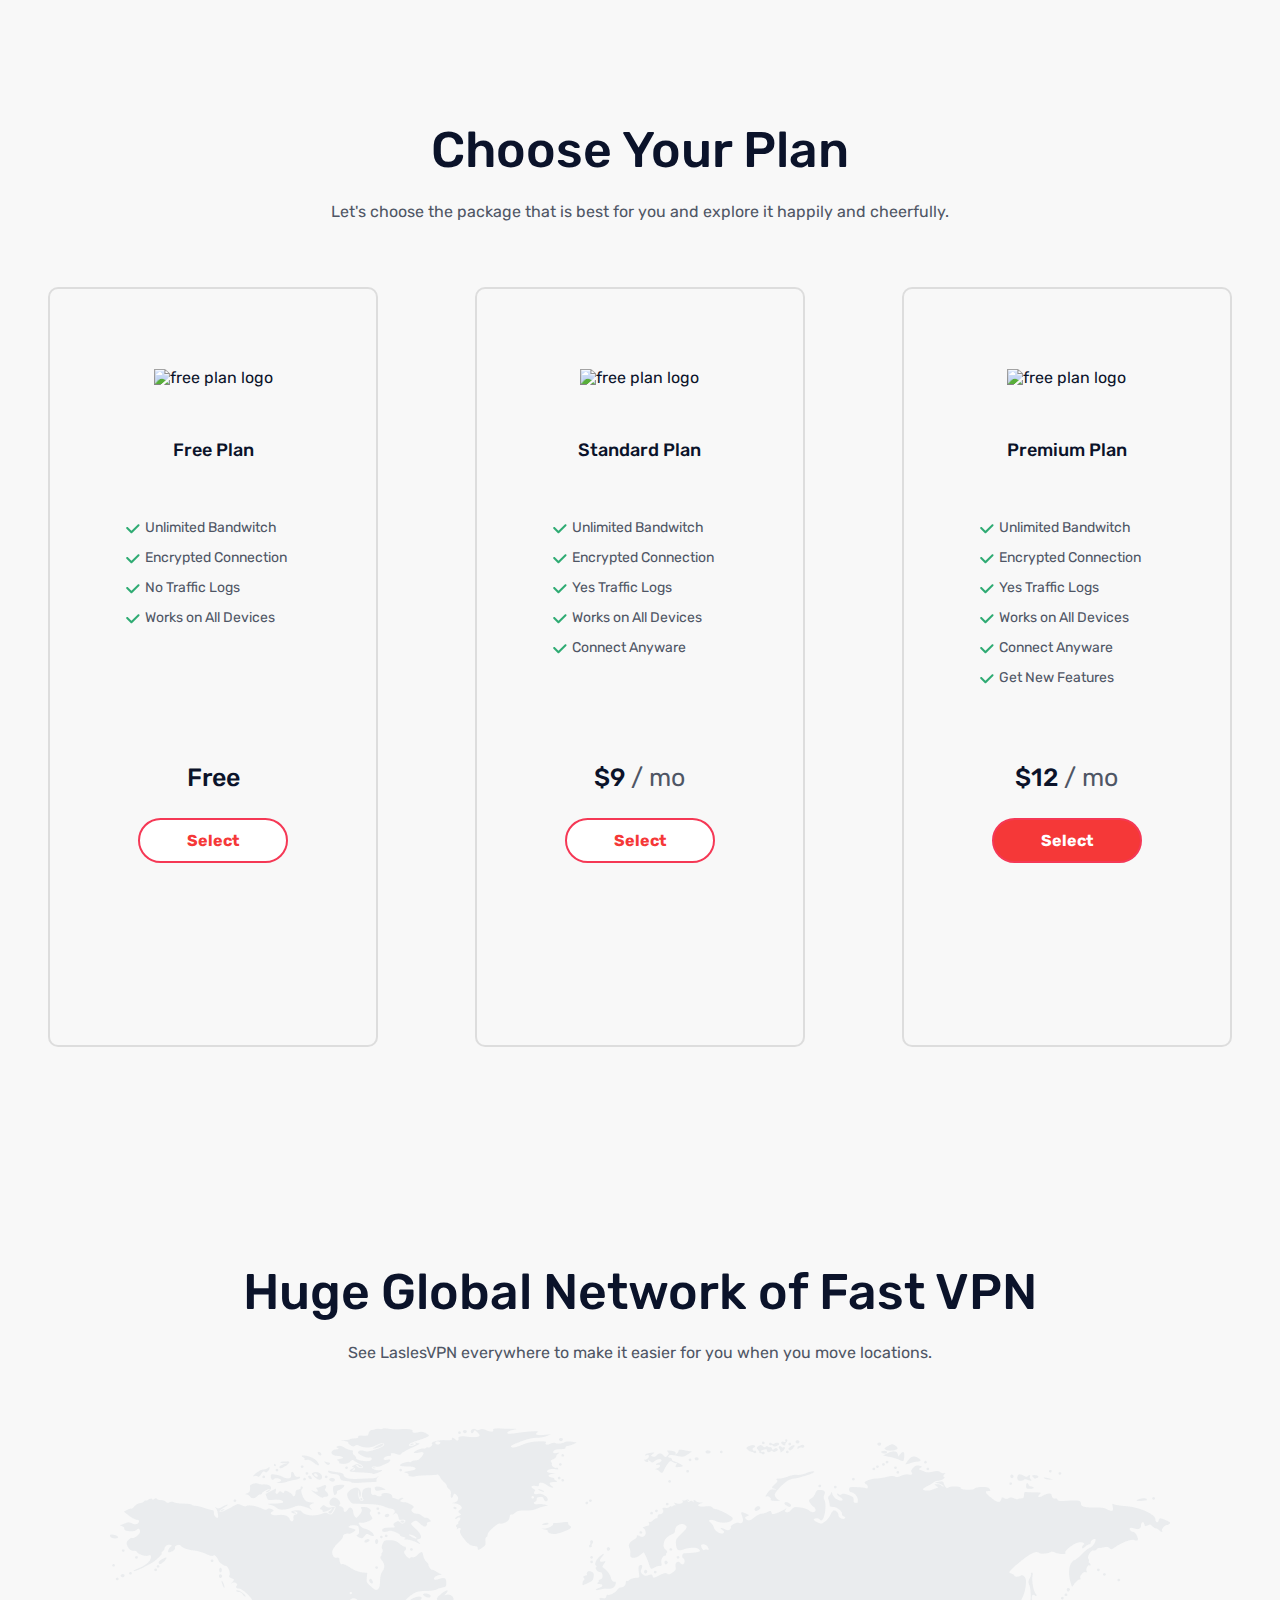
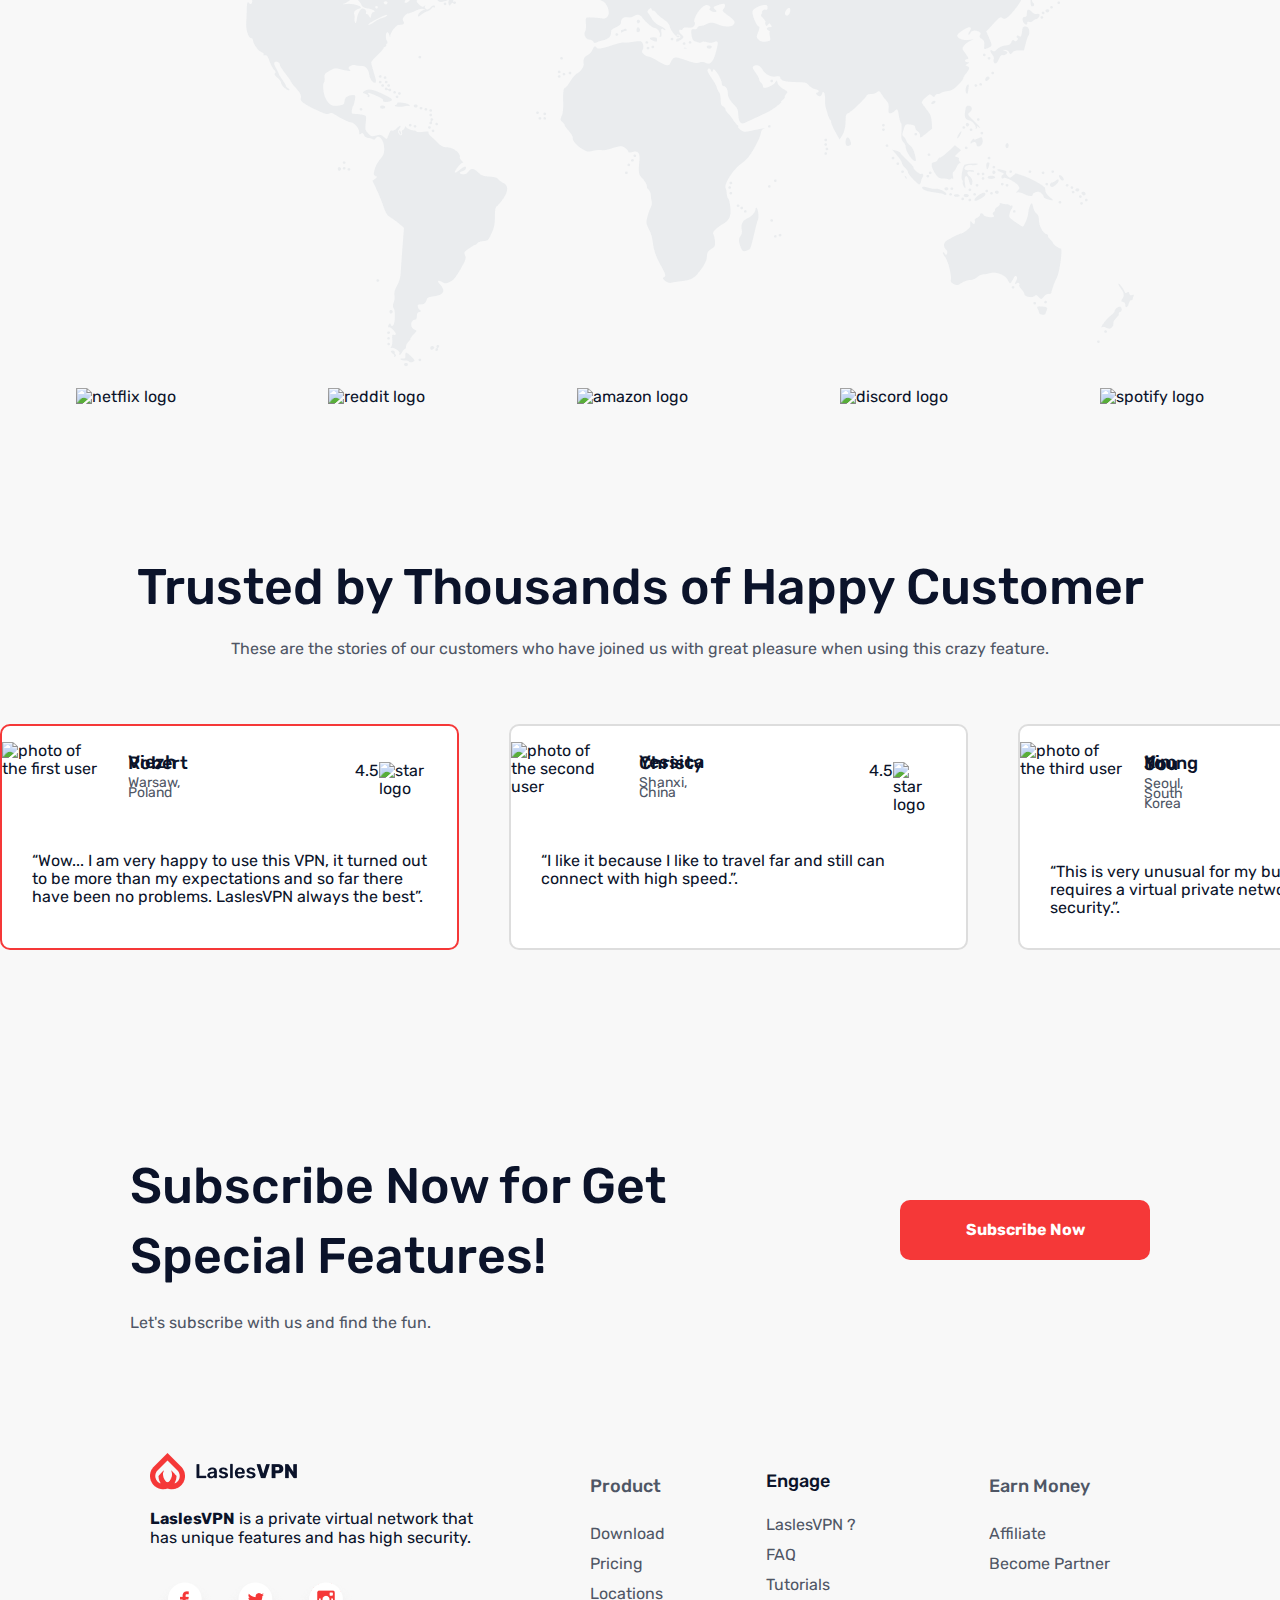
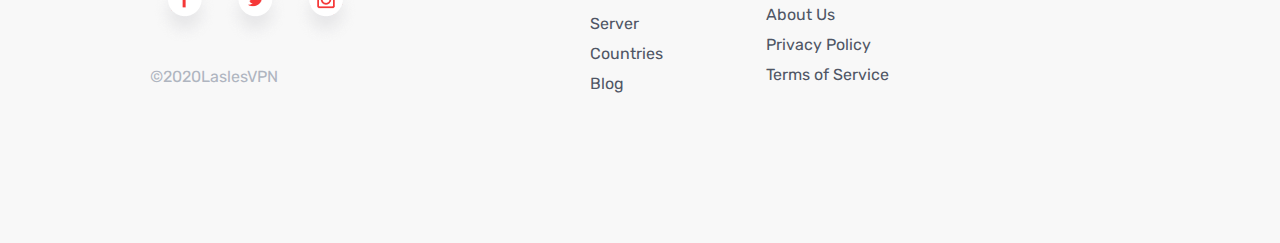
==== commit 547ea86f: "converted images" ====
--- a/index.html
+++ b/index.html
@@ -67,25 +67,37 @@
                         </button>
                     </p>
                 </div>
-                <img src="assets/hero_img.png" alt="title_img">
+                <img src="assets/hero_img (1).png" alt="title_img">
             </div>
             <ul class="hero_info">
                 <li class="hero_info-text">
-                    <button class="hero_info-btn"></button>
+                    <button class="hero_info-btn">
+                        <svg class="icon icon-man_icon">
+                            <use xlink:href="./assets/hero_icons.svg#icon-man_icon"></use>
+                        </svg>
+                    </button>
                     <span class="hero_info-numbers">90+ <p class="hero_info-words">Users</p></span>
                 </li>
                 <svg xmlns="http://www.w3.org/2000/svg" width="3" height="129" viewBox="0 0 3 129" fill="none">
                     <path d="M1.5 1.76257V127.336" stroke="#EEEFF2" stroke-width="2" stroke-linecap="round" />
                 </svg>
                 <li class="hero_info-text">
-                    <button class="hero_info-btn"></button>
+                    <button class="hero_info-btn">
+                        <svg class="icon icon-location_icon">
+                            <use xlink:href="./assets/hero_icons.svg#icon-location_icon"></use>
+                        </svg>
+                    </button>
                     <span class="hero_info-numbers">30+ <p class="hero_info-words">Locations</p></span>
                 </li>
                 <svg xmlns="http://www.w3.org/2000/svg" width="3" height="129" viewBox="0 0 3 129" fill="none">
                     <path d="M1.5 1.76257V127.336" stroke="#EEEFF2" stroke-width="2" stroke-linecap="round" />
                 </svg>
                 <li class="hero_info-text">
-                    <button class="hero_info-btn"></button>
+                    <button class="hero_info-btn">
+                        <svg class="icon icon-location_icon">
+                            <use xlink:href="./assets/hero_icons.svg#icon-folders_icon"></use>
+                        </svg>
+                    </button>
                     <span class="hero_info-numbers">50+ <p class="hero_info-words">Servers</p></span>
                 </li>
             </ul>
@@ -93,7 +105,7 @@
         <!-- features section -->
         <section class="features">
             <div class="features__text">
-                <img src="assets/features_img.png" alt="features image">
+                <img src="assets/features_img (1).png" alt="features image">
                 <div>
                     <h2 class="features_title">
                         We Provide Many Features You Can Use
@@ -238,7 +250,7 @@
                 See LaslesVPN everywhere to make it easier for you when you move locations.
             </p>
             <div class="img_global_map">
-                <img src="assets/global_map.png" alt="global map">
+                <img src="assets/global_map (1).png" alt="global map">
 
             </div>
             <ul class="partners">
@@ -274,7 +286,7 @@
                         <li>
                             <img src="assets/robert_photo.png" alt="photo of the first user">
                         </li>
-                        <div class="comment_geo"> 
+                        <div class="comment_geo">
                             <span class="comment_name">Viezh Robert</span>
                             <p class="comment_city"> Warsaw, Poland</p>
                         </div>
@@ -339,16 +351,20 @@
         <!-- тут хуйнути спан блоки -->
         </div>
         <!-- subcribe cection -->
-        <div>
-            <h2 class="title">
-                Subscribe Now for Get Special Features!
-            </h2>
-            <span class="title_description">
-                Let's subscribe with us and find the fun.
-            </span>
-            <button class="red_btn">
-                Subscribe Now
-            </button>
+        <div class="subcribe">
+            <div>
+                <h2 class="title">
+                    Subscribe Now for Get Special Features!
+                </h2>
+                <p class="title_description">
+                    Let's subscribe with us and find the fun.
+                </p>
+            </div>
+            <div class="red_btn">
+                <button class="red-btn">
+                    Subscribe Now
+                </button>
+            </div>
         </div>
     </main>
     <!-- footer section -->
@@ -358,8 +374,8 @@
                 <a href="/" class="header__home-link">
                     <img src="assets/Logo_vpn.png" alt="logo LaslesVPN">
                 </a>
-                <p>LaslesVPN is a private virtual network that has unique features and has high security.</p>
-                <ul>
+                <p> <b>LaslesVPN</b> is a private virtual network that has unique features and has high security.</p>
+                <ul class="social_logo">
                     <li>
                         <img src="assets/Facebook.png" alt="facebook logo">
                     </li>
@@ -370,10 +386,11 @@
                         <img src="assets/Instagram.png" alt="Instagram logo">
                     </li>
                 </ul>
-                <p>©2020LaslesVPN</p>
+                <p class="rights">©2020LaslesVPN</p>
             </div>
             <div class="footer_product">
-                <ul>
+                <ul class="footer_list">
+                    <p class="footer_titles">Product</p>
                     <li>
                         Download
                     </li>
@@ -395,7 +412,8 @@
                 </ul>
             </div>
             <div class="footer_engage">
-                <ul>
+                <p class="footer_titles">Engage</p>
+                <ul class="footer_list">
                     <li>
                         LaslesVPN ?
                     </li>
@@ -417,7 +435,8 @@
                 </ul>
             </div>
             <div class="footer_earn">
-                <ul>
+                <ul class="footer_list">
+                    <p class="footer_titles">Earn Money</p>
                     <li>
                         Affiliate
                     </li>
--- a/styles/styles.css
+++ b/styles/styles.css
@@ -22,6 +22,7 @@
 .header {
     max-width: 1440px;
     margin: 0 auto;
+    background-color: #F8F8F8;
 }
 .header__wrapper {
     padding: 58px 40px 0px 0px;
@@ -57,6 +58,9 @@
 .hero{
     max-width: 1440px;
     margin: 0 auto;
+    background-color: #F8F8F8;
+    margin-top: -130px;
+    padding-top: 130px;
 }
 .wrapper__hero{
     margin-top: 126px;
@@ -70,9 +74,10 @@
     line-height: 70px;
 }
 .title_description{
+    margin-top: -20px;
     max-width: 555px;
     color: #4F5665;
-    line-height: 30px;
+    line-height: 20px;
 }
 .hero_button{
     width: 250px;
@@ -83,18 +88,22 @@
     color: #FFF;
     font-weight: 700;
     line-height: 25px;
+    margin-top: 30px;
 }
 .hero_info{
-    margin: 104px 0px 95px 100px;
+    margin: 104px 0px 95px 150px;
     max-width: 1140px;
     display: flex;
     justify-content: space-between;
-    
+    border-radius: 10px;
+    background: #FFF;
+    padding: 72px 112px 72px 106px;
 }
 .hero_info-text{
     display: flex;
     gap: 10px;
-    
+    justify-content: center;
+    align-items: center;
 }
 .hero_info-btn{
     width: 55px;
@@ -103,6 +112,14 @@
     background: #FFECEC;
     border: none;
 }
+.icon {
+    display: inline-block;
+    width: 2em;
+    height: 2em;
+    stroke-width: 0;
+    stroke: currentColor;
+    fill: currentColor;
+  }
 .hero_info-numbers{
     font-size: 25px;
     font-weight: 700;
@@ -112,6 +129,7 @@
     color: #4F5665;
     font-size: 20px;
     line-height: 30px;
+    margin-top: -0px;
 }
 
 /* features block */
@@ -119,6 +137,9 @@
 .features{
     max-width: 1440px;
     margin: 0 auto;
+    background-color: #F8F8F8;
+    margin-top: -100px;
+    padding-top: 100px;
 }
 .features__text{
     display: flex;
@@ -130,11 +151,6 @@
     font-weight: 500;
     line-height: 50px;
 }
-.title_description{
-    width: 427.879px;
-    color: #4F5665;
-    line-height: 30px;
-}
 .features_box{
     display: flex;
     align-items: center;
@@ -148,6 +164,9 @@
 .choose-your-plan{
     max-width: 1440px;
     margin: 0 auto;
+    background-color: #F8F8F8;
+    margin-top: -210px;
+    padding-top: 210px;
 }
 .center_title{
     margin-top: 210px;
@@ -161,10 +180,11 @@
     color: #4F5665;
     line-height: 30px;
     margin-bottom: 60px;
+    margin-top: -30px;
 }
 .three-plans{
     display: flex;
-    justify-content: space-between;
+    justify-content: space-around;
 }
 .plan{
     padding-top: 80px;
@@ -234,6 +254,9 @@
 .global_map{
     max-width: 1440px;
     margin: 0 auto;
+    background-color: #F8F8F8;
+    margin-top: -220px;
+    padding-top: 220px;
 }
 .img_global_map{
     text-align: center;
@@ -250,6 +273,8 @@
     max-width: 1440px;
     margin: 0 auto;
     overflow: hidden;
+    background-color: #F8F8F8;
+    margin-top: -80px;
 }
 .comments{
     display: flex;
@@ -292,4 +317,71 @@
     color: #4F5665;
     font-size: 14px;
     line-height: 10px;
-}+}
+
+/* subscribe block */
+
+.subcribe{
+    max-width: 1140px;
+    height: 233px;
+    margin: 0 auto;
+    display: flex;
+    justify-content: space-between;
+    background-color: #FFF;
+    border-radius: 10px;
+    background: #FFF;
+    padding: 160px 60px 0px 60px;
+    /* не розумію, чого не працює бекграунд колір */
+}
+.red_btn{
+    display: flex;
+    align-items: center;
+    padding-top: 120px;
+}
+.red-btn{
+    width: 250px;
+    height: 60px;
+    border-radius: 10px;
+    border: none;
+    background: #F53838;
+    color: #FFF;
+    font-weight: 700;
+    line-height: 25px;
+}
+
+/* footer block */
+
+.footer{
+    max-width: 1440px;
+    margin: 0 auto;
+    background-color: #F8F8F8;
+    margin-top: -240px;
+    padding: 510px 170px 0px 150px;
+    display: flex;
+    justify-content: space-between;
+}
+.vpn_footer{
+    max-width: 340px;
+}
+.social_logo{
+    margin-top: 30px;
+    display: flex;
+}
+.rights{
+    color: #AFB5C0;
+    padding-bottom: 140px;
+}
+.footer_titles{
+    font-size: 18px;
+    font-weight: 500;
+}
+.footer_list{
+    color: #4F5665;
+    line-height: 30px;
+}
+
+
+/* Зображення
+1.hero_img.png - було 82кб, стало 20кб
+2. features_img.png - було 81 кб, стало 17кб
+3. global_map.png - було 66кб, стало 21кб   */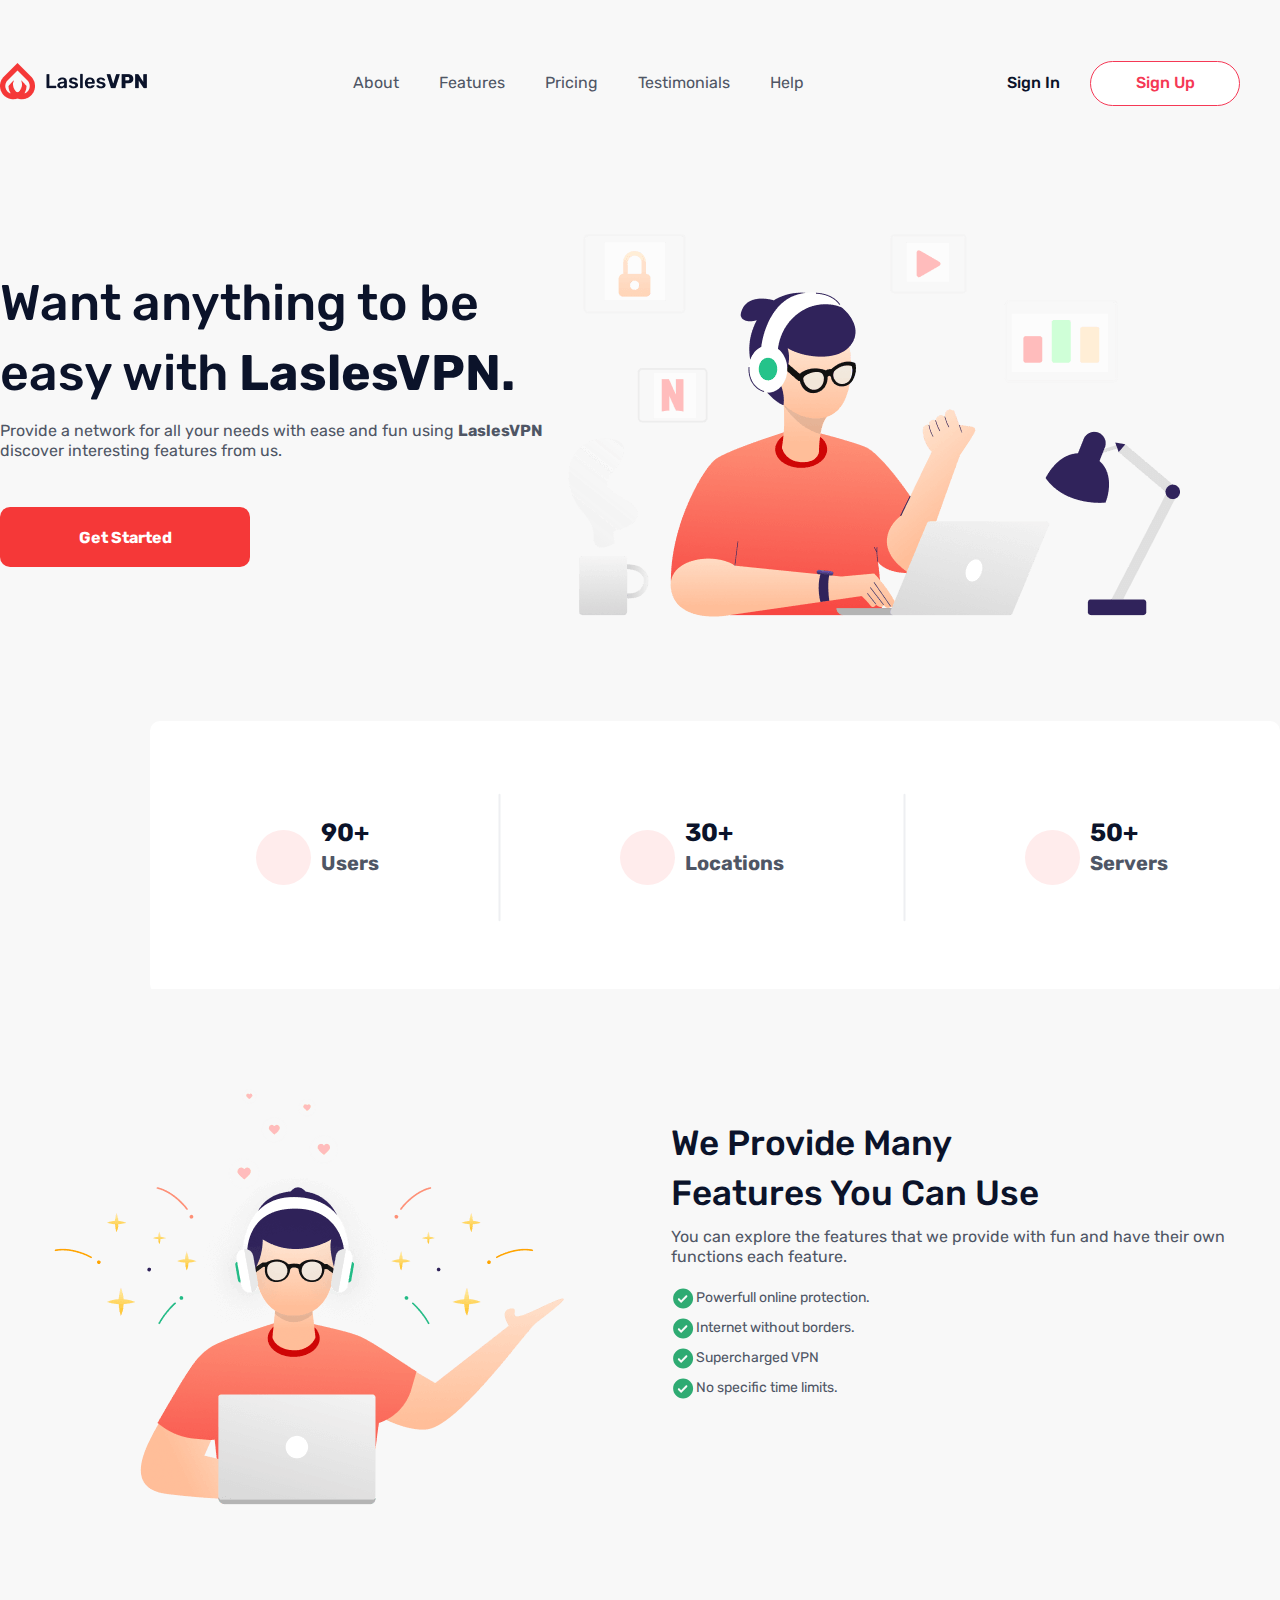
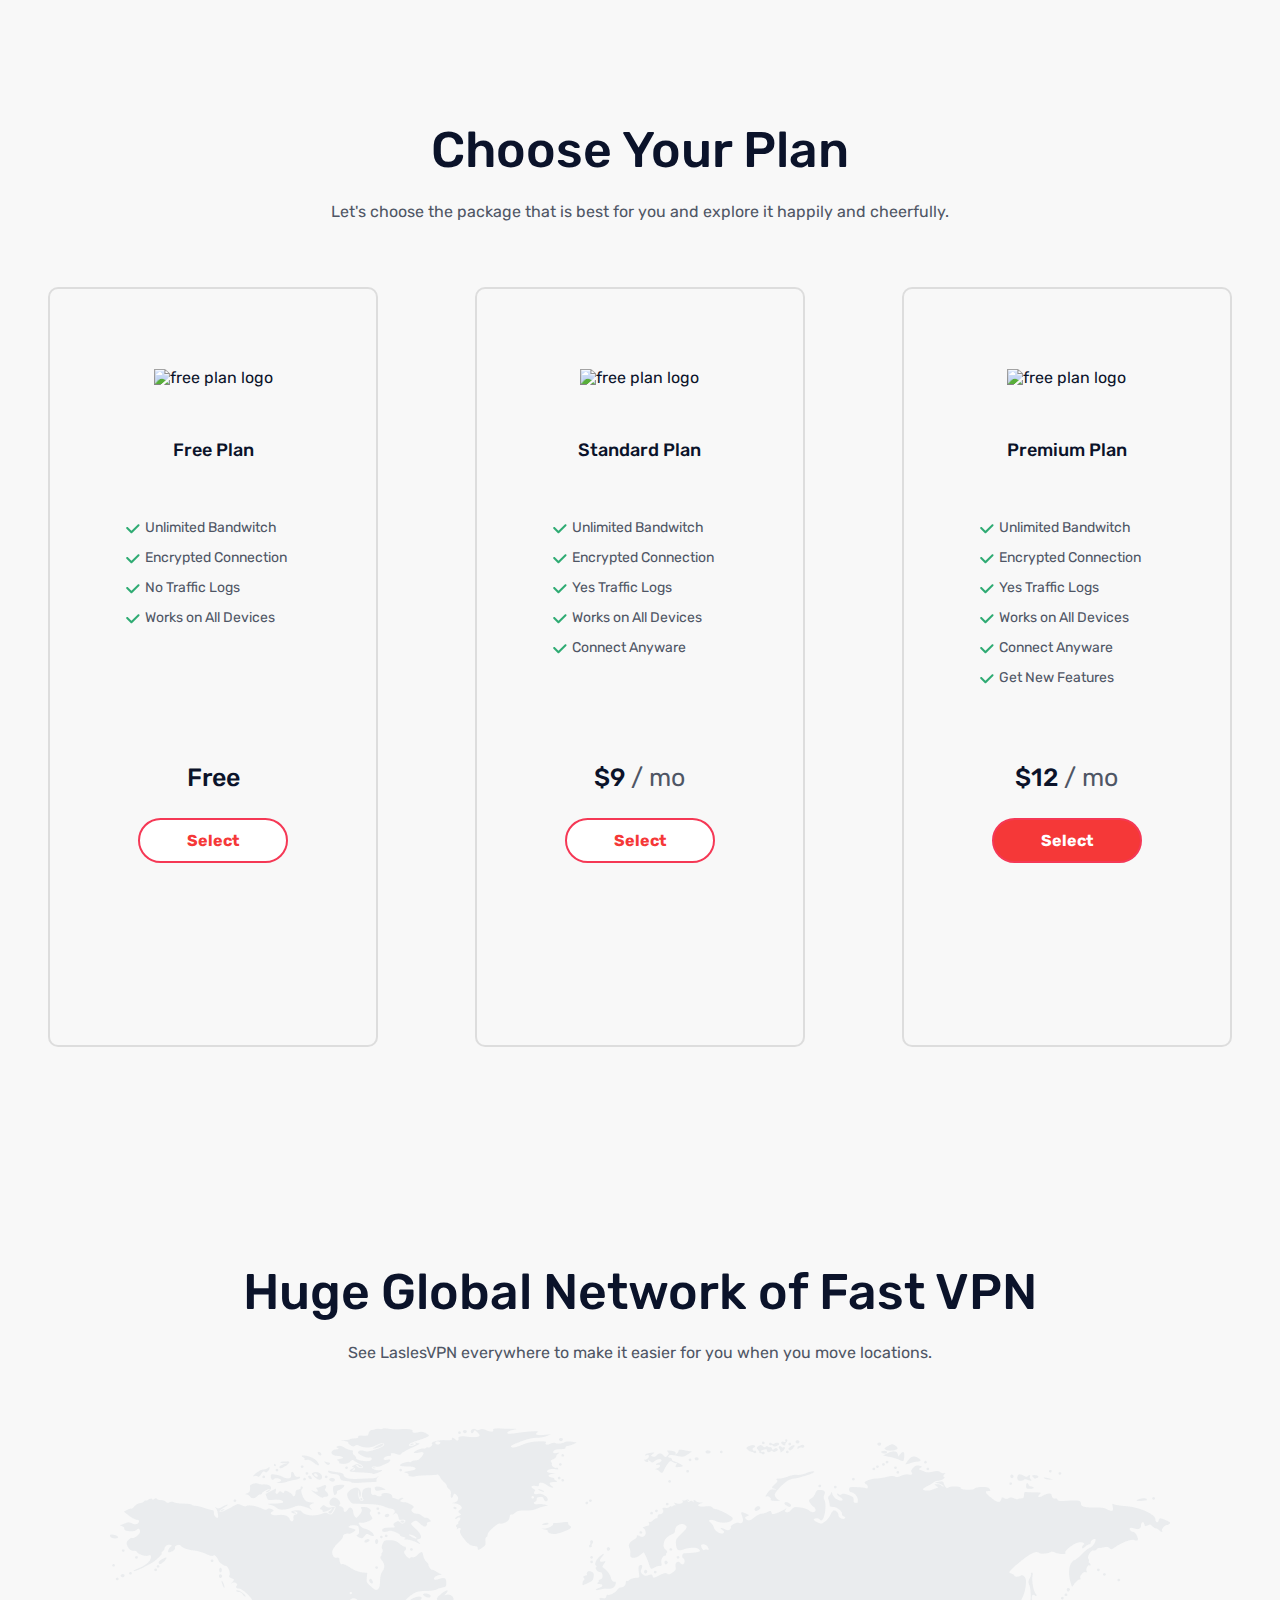
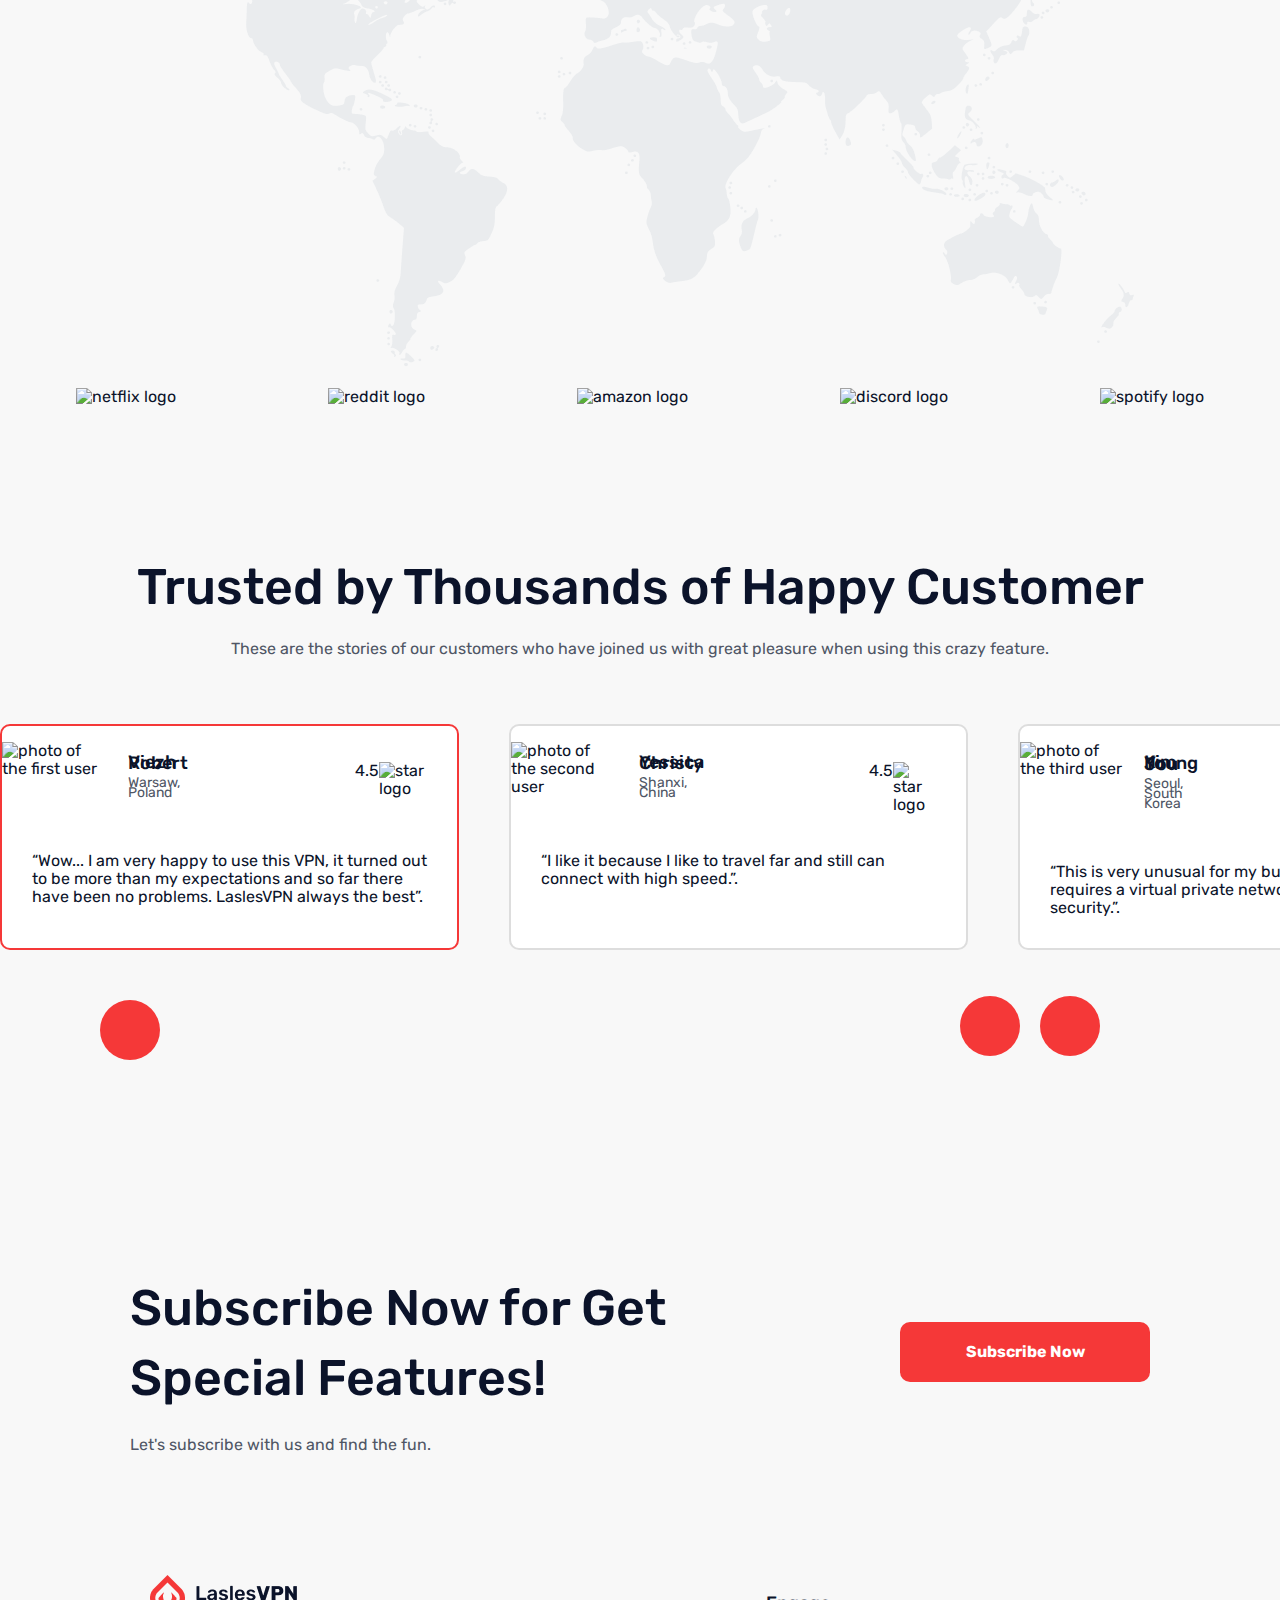
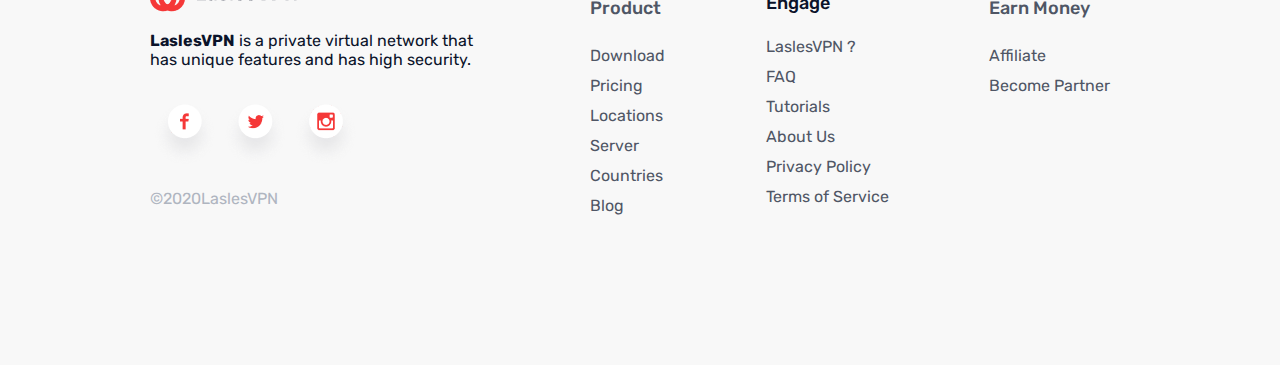
==== commit 97fb09eb: "some commit" ====
--- a/index.html
+++ b/index.html
@@ -67,7 +67,7 @@
                         </button>
                     </p>
                 </div>
-                <img src="assets/hero_img (1).png" alt="title_img">
+                <img class="hero_img-position" src="assets/hero_img (1).png" alt="title_img">
             </div>
             <ul class="hero_info">
                 <li class="hero_info-text">
@@ -347,8 +347,16 @@
                     </p>
                 </div>
             </div>
-        </div>
-        <!-- тут хуйнути спан блоки -->
+            <!-- тут хуйнути спан блоки -->
+            <div class="nespan-block">
+                <div class="comment_part">
+
+                </div>
+                <div class="arrows">
+                    <p class="left-arrow"></p>
+                    <p class="right-arrow"></p>
+                </div>
+            </div>
         </div>
         <!-- subcribe cection -->
         <div class="subcribe">
--- a/styles/styles.css
+++ b/styles/styles.css
@@ -131,6 +131,9 @@
     line-height: 30px;
     margin-top: -0px;
 }
+.hero_img-position{
+    padding-right: 100px;
+}
 
 /* features block */
 
@@ -319,6 +322,38 @@
     line-height: 10px;
 }
 
+/* nespan block */
+
+.nespan-block{
+    display: flex;
+    justify-content: space-between;
+    padding: 50px 180px 0px 100px;
+}
+.comment_part{
+    width: 60px;
+    height: 60px;
+    border-radius: 70px;
+    background: #F53838;
+}
+.arrows{
+    display: flex;
+    gap: 20px;
+    margin-top: -20px;
+    border:0ic
+}
+.left-arrow{
+    width: 60px;
+    height: 60px;
+    border-radius: 70px;
+    background: #F53838;
+}
+.right-arrow{
+    width: 60px;
+    height: 60px;
+    border-radius: 70px;
+    background: #F53838;
+}
+
 /* subscribe block */
 
 .subcribe{
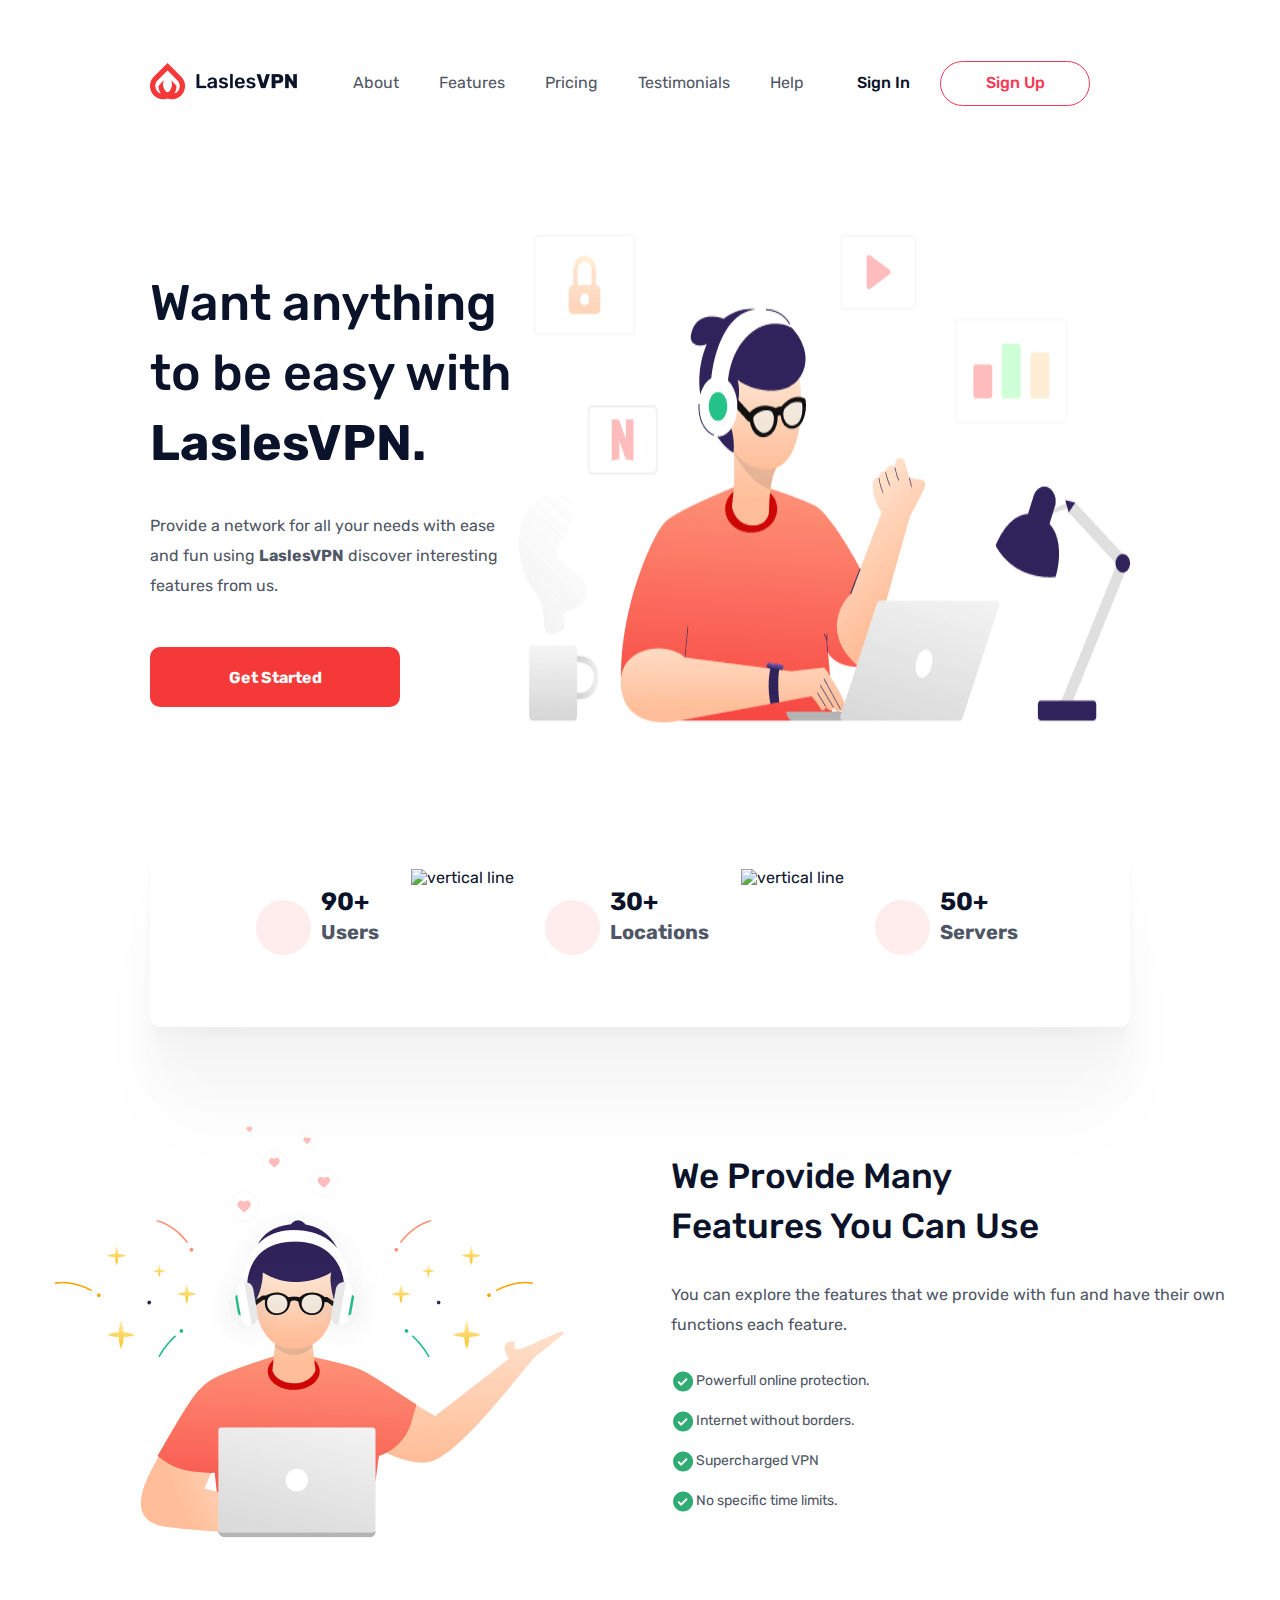
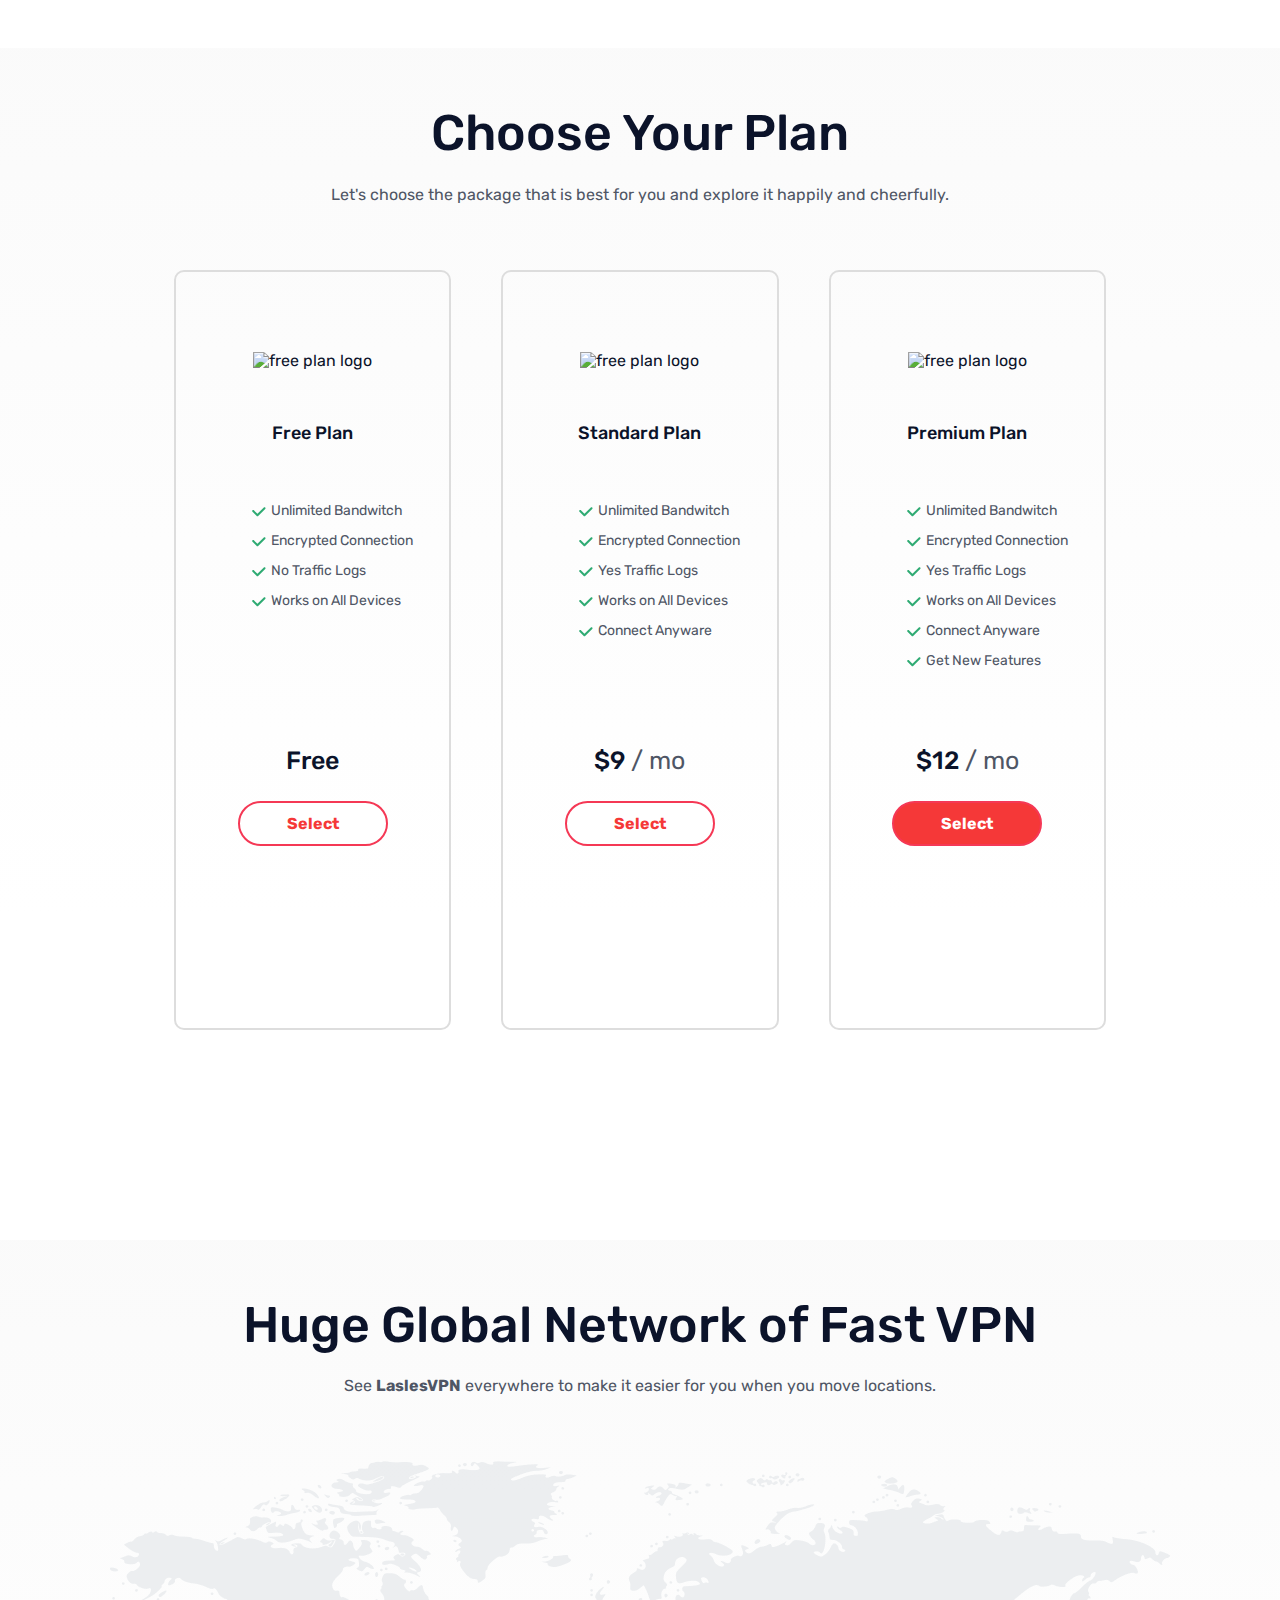
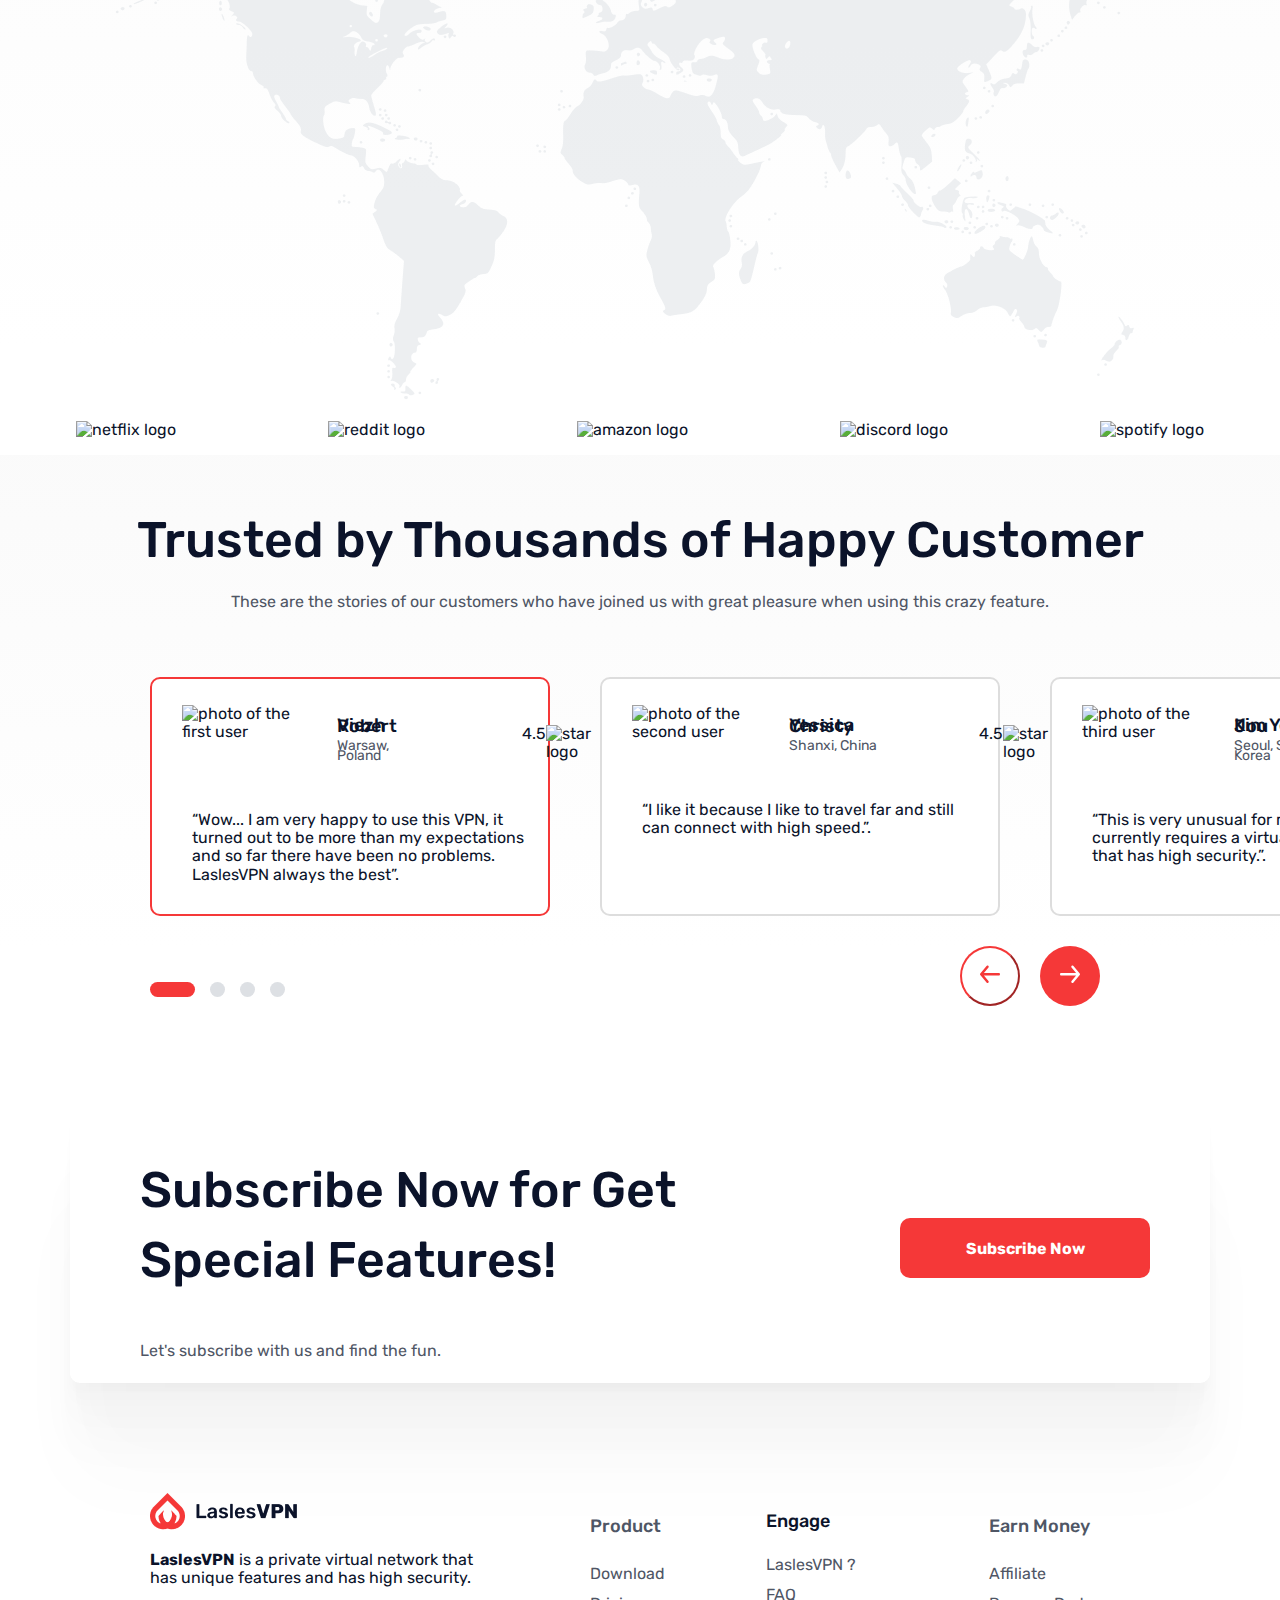
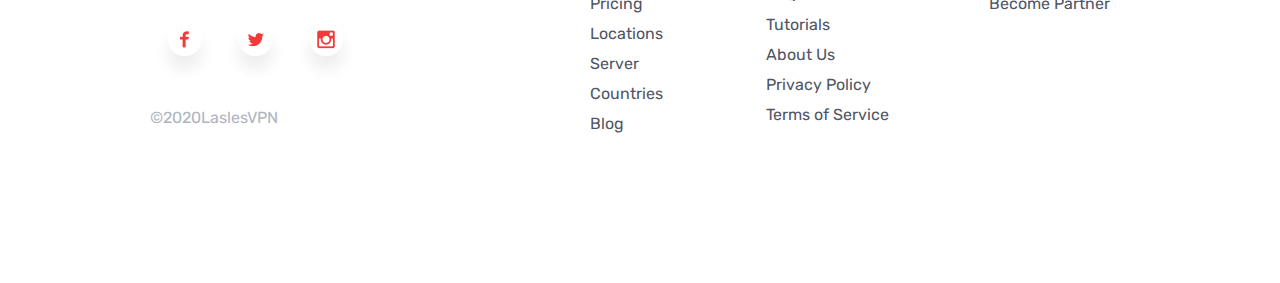
==== commit baf37f65: "fixed some comments" ====
--- a/index.html
+++ b/index.html
@@ -78,9 +78,7 @@
                     </button>
                     <span class="hero_info-numbers">90+ <p class="hero_info-words">Users</p></span>
                 </li>
-                <svg xmlns="http://www.w3.org/2000/svg" width="3" height="129" viewBox="0 0 3 129" fill="none">
-                    <path d="M1.5 1.76257V127.336" stroke="#EEEFF2" stroke-width="2" stroke-linecap="round" />
-                </svg>
+                <img class="hero_info_vertical-lines" src="assets/vertical_line.svg" alt="vertical line">
                 <li class="hero_info-text">
                     <button class="hero_info-btn">
                         <svg class="icon icon-location_icon">
@@ -89,9 +87,7 @@
                     </button>
                     <span class="hero_info-numbers">30+ <p class="hero_info-words">Locations</p></span>
                 </li>
-                <svg xmlns="http://www.w3.org/2000/svg" width="3" height="129" viewBox="0 0 3 129" fill="none">
-                    <path d="M1.5 1.76257V127.336" stroke="#EEEFF2" stroke-width="2" stroke-linecap="round" />
-                </svg>
+                <img class="hero_info_vertical-lines" src="assets/vertical_line.svg" alt="vertical line">
                 <li class="hero_info-text">
                     <button class="hero_info-btn">
                         <svg class="icon icon-location_icon">
@@ -247,7 +243,7 @@
                 Huge Global Network of Fast VPN
             </h2>
             <p class="center_title_description">
-                See LaslesVPN everywhere to make it easier for you when you move locations.
+                See <b>LaslesVPN</b> everywhere to make it easier for you when you move locations.
             </p>
             <div class="img_global_map">
                 <img src="assets/global_map (1).png" alt="global map">
@@ -273,7 +269,7 @@
         </div>
         <!-- reviews section -->
         <div class="reviews">
-            <h2 class="center_title">
+            <h2 class="center_title reviews-title-padding">
                 Trusted by Thousands of Happy Customer
             </h2>
             <p class="center_title_description">
@@ -347,31 +343,41 @@
                     </p>
                 </div>
             </div>
-            <!-- тут хуйнути спан блоки -->
             <div class="nespan-block">
                 <div class="comment_part">
-
+                    <ul class="comment_part-list">
+                        <li class="red-line"></li>
+                        <li class="gray-circle"></li>
+                        <li class="gray-circle"></li>
+                        <li class="gray-circle"></li>
+                    </ul>
                 </div>
                 <div class="arrows">
-                    <p class="left-arrow"></p>
-                    <p class="right-arrow"></p>
+                    <button class="left-arrow"> <svg xmlns="http://www.w3.org/2000/svg" width="30" height="31" viewBox="0 0 30 31" fill="none">
+                        <path d="M23.75 14.0029H8.925L13.4625 8.55291C13.6747 8.29764 13.7768 7.96854 13.7463 7.638C13.7158 7.30747 13.5553 7.00258 13.3 6.79041C13.0447 6.57823 12.7156 6.47616 12.3851 6.50663C12.0546 6.53711 11.7497 6.69764 11.5375 6.95291L5.2875 14.4529C5.24545 14.5126 5.20785 14.5752 5.175 14.6404C5.175 14.7029 5.175 14.7404 5.0875 14.8029C5.03084 14.9462 5.00118 15.0988 5 15.2529C5.00118 15.407 5.03084 15.5596 5.0875 15.7029C5.0875 15.7654 5.0875 15.8029 5.175 15.8654C5.20785 15.9306 5.24545 15.9933 5.2875 16.0529L11.5375 23.5529C11.655 23.694 11.8022 23.8075 11.9686 23.8853C12.1349 23.963 12.3164 24.0032 12.5 24.0029C12.7921 24.0035 13.0751 23.9018 13.3 23.7154C13.4266 23.6105 13.5312 23.4816 13.6079 23.3362C13.6846 23.1907 13.7318 23.0316 13.7469 22.8679C13.762 22.7042 13.7447 22.5391 13.6959 22.3821C13.6471 22.2251 13.5678 22.0792 13.4625 21.9529L8.925 16.5029H23.75C24.0815 16.5029 24.3995 16.3712 24.6339 16.1368C24.8683 15.9024 25 15.5844 25 15.2529C25 14.9214 24.8683 14.6034 24.6339 14.369C24.3995 14.1346 24.0815 14.0029 23.75 14.0029Z" fill="#F53838"/>
+                        </svg></button>
+                    <button class="right-arrow"> <svg xmlns="http://www.w3.org/2000/svg" width="30" height="31" viewBox="0 0 30 31" fill="none">
+                        <path d="M6.25 14.0029H21.075L16.5375 8.55291C16.3253 8.29764 16.2232 7.96854 16.2537 7.638C16.2842 7.30747 16.4447 7.00258 16.7 6.79041C16.9553 6.57823 17.2844 6.47616 17.6149 6.50663C17.9454 6.53711 18.2503 6.69764 18.4625 6.95291L24.7125 14.4529C24.7545 14.5126 24.7922 14.5752 24.825 14.6404C24.825 14.7029 24.825 14.7404 24.9125 14.8029C24.9692 14.9462 24.9988 15.0988 25 15.2529C24.9988 15.407 24.9692 15.5596 24.9125 15.7029C24.9125 15.7654 24.9125 15.8029 24.825 15.8654C24.7922 15.9306 24.7545 15.9933 24.7125 16.0529L18.4625 23.5529C18.345 23.694 18.1978 23.8075 18.0314 23.8853C17.8651 23.963 17.6836 24.0032 17.5 24.0029C17.2079 24.0035 16.9249 23.9018 16.7 23.7154C16.5734 23.6105 16.4688 23.4816 16.3921 23.3362C16.3154 23.1907 16.2682 23.0316 16.2531 22.8679C16.238 22.7042 16.2553 22.5391 16.3041 22.3821C16.3529 22.2251 16.4322 22.0792 16.5375 21.9529L21.075 16.5029H6.25C5.91848 16.5029 5.60054 16.3712 5.36612 16.1368C5.13169 15.9024 5 15.5844 5 15.2529C5 14.9214 5.13169 14.6034 5.36612 14.369C5.60054 14.1346 5.91848 14.0029 6.25 14.0029Z" fill="white"/>
+                        </svg> </button>
                 </div>
             </div>
         </div>
         <!-- subcribe cection -->
         <div class="subcribe">
-            <div>
-                <h2 class="title">
-                    Subscribe Now for Get Special Features!
-                </h2>
-                <p class="title_description">
-                    Let's subscribe with us and find the fun.
-                </p>
-            </div>
-            <div class="red_btn">
-                <button class="red-btn">
-                    Subscribe Now
-                </button>
+            <div class="subcribe-block">
+                <div>
+                    <h2 class="title">
+                        Subscribe Now for Get Special Features!
+                    </h2>
+                    <p class="title_description">
+                        Let's subscribe with us and find the fun.
+                    </p>
+                </div>
+                <div class="red_btn">
+                    <button class="red-btn">
+                        Subscribe Now
+                    </button>
+                </div>
             </div>
         </div>
     </main>
--- a/styles/styles.css
+++ b/styles/styles.css
@@ -8,6 +8,7 @@
     font-family: rubik;
     color: #0B132A;
 }
+
 ul {
     list-style: none;
     padding: 0;
@@ -22,28 +23,34 @@
 .header {
     max-width: 1440px;
     margin: 0 auto;
-    background-color: #F8F8F8;
-}
+    padding-left: 150px;
+    padding-right: 150px;
+}
+
 .header__wrapper {
     padding: 58px 40px 0px 0px;
     display: flex;
     justify-content: space-between;
     align-items: center;
 }
+
 .header__list {
     display: flex;
     gap: 40px;
     color: #4F5665;
 }
-.header__signin{
-    display: flex;
-    align-items:center;
+
+.header__signin {
+    display: flex;
+    align-items: center;
     gap: 30px;
 }
-.sign-in{
-    font-weight: 500;
-}
-.nav_button{
+
+.sign-in {
+    font-weight: 500;
+}
+
+.nav_button {
     width: 150px;
     height: 45px;
     border-radius: 50px;
@@ -55,31 +62,38 @@
 
 /* hero block */
 
-.hero{
-    max-width: 1440px;
-    margin: 0 auto;
-    background-color: #F8F8F8;
+.hero {
+    max-width: 1440px;
+    margin: 0 auto;
+
     margin-top: -130px;
     padding-top: 130px;
-}
-.wrapper__hero{
+    padding-left: 150px;
+    padding-right: 150px;
+}
+
+.wrapper__hero {
     margin-top: 126px;
     display: flex;
     justify-content: space-between;
 }
-.title{
+
+.title {
     max-width: 555px;
     font-size: 50px;
     font-weight: 500;
     line-height: 70px;
 }
-.title_description{
+
+.title_description {
+    padding-top: 20px;
     margin-top: -20px;
     max-width: 555px;
     color: #4F5665;
-    line-height: 20px;
-}
-.hero_button{
+    line-height: 30px;
+}
+
+.hero_button {
     width: 250px;
     height: 60px;
     border-radius: 10px;
@@ -90,28 +104,35 @@
     line-height: 25px;
     margin-top: 30px;
 }
-.hero_info{
-    margin: 104px 0px 95px 150px;
+
+.hero_info {
+    margin: 104px 0px 95px 0px;
     max-width: 1140px;
+    height: 200px;
     display: flex;
     justify-content: space-between;
     border-radius: 10px;
     background: #FFF;
     padding: 72px 112px 72px 106px;
-}
-.hero_info-text{
+    box-shadow: 0px 1.852px 3.148px 0px rgba(0, 0, 0, 0.00), 0px 8.148px 6.519px 0px rgba(0, 0, 0, 0.01), 0px 20px 13px 0px rgba(0, 0, 0, 0.01), 0px 38.519px 25.481px 0px rgba(0, 0, 0, 0.01), 0px 64.815px 46.852px 0px rgba(0, 0, 0, 0.02), 0px 100px 80px 0px rgba(0, 0, 0, 0.02);
+
+}
+
+.hero_info-text {
     display: flex;
     gap: 10px;
     justify-content: center;
     align-items: center;
 }
-.hero_info-btn{
+
+.hero_info-btn {
     width: 55px;
     height: 55px;
     border-radius: 70px;
     background: #FFECEC;
     border: none;
 }
+
 .icon {
     display: inline-block;
     width: 2em;
@@ -119,77 +140,95 @@
     stroke-width: 0;
     stroke: currentColor;
     fill: currentColor;
-  }
-.hero_info-numbers{
+}
+
+.hero_info-numbers {
     font-size: 25px;
     font-weight: 700;
     line-height: 30px;
 }
-.hero_info-words{
+
+.hero_info-words {
     color: #4F5665;
     font-size: 20px;
     line-height: 30px;
     margin-top: -0px;
 }
-.hero_img-position{
-    padding-right: 100px;
+
+.hero_info_vertical-lines {
+    height: 125px;
+    margin-top: -30px;
 }
 
 /* features block */
 
-.features{
-    max-width: 1440px;
-    margin: 0 auto;
-    background-color: #F8F8F8;
+.features {
+    max-width: 1440px;
+    margin: 0 auto;
     margin-top: -100px;
     padding-top: 100px;
 }
-.features__text{
+
+.features__text {
     display: flex;
     justify-content: space-around;
-}
-.features_title{
+
+}
+
+.features_title {
     width: 383.406px;
     font-size: 35px;
     font-weight: 500;
     line-height: 50px;
 }
-.features_box{
+.features_box {
     display: flex;
     align-items: center;
     color: #4F5665;
     font-size: 14px;
     line-height: 30px;
-}
+    padding-top: 10px;
+}
+
 
 /* choose your plan block */
 
-.choose-your-plan{
-    max-width: 1440px;
-    margin: 0 auto;
-    background-color: #F8F8F8;
-    margin-top: -210px;
-    padding-top: 210px;
-}
-.center_title{
+.choose-your-plan {
+    max-width: 1440px;
+    margin: 0 auto;
+    background: linear-gradient(180deg, #F8F8F8 -45.04%, rgba(248, 248, 248, 0.00) 88.56%);
+    margin-top: -100px;
+
+}
+
+.center_title {
     margin-top: 210px;
+    padding-top: 50px;
     text-align: center;
     font-size: 50px;
     font-weight: 500;
     line-height: 70px;
 }
-.center_title_description{
+
+.center_title_description {
     text-align: center;
     color: #4F5665;
     line-height: 30px;
     margin-bottom: 60px;
     margin-top: -30px;
-}
-.three-plans{
-    display: flex;
-    justify-content: space-around;
-}
-.plan{
+    
+}
+
+.three-plans {
+    display: flex;
+    justify-content: space-between;
+    gap: 50px;
+    margin-left: 174px;
+    margin-right: 174px;
+}
+
+.plan {
+
     padding-top: 80px;
     width: 330px;
     height: 760px;
@@ -197,13 +236,15 @@
     border: 2px solid #DDD;
     text-align: center;
 }
-.plan-tittle{
+
+.plan-tittle {
     padding: 30px;
     font-size: 18px;
     font-weight: 500;
     line-height: 30px;
 }
-.jam-box{
+
+.jam-box {
     padding-left: 70px;
     display: flex;
     align-items: center;
@@ -211,29 +252,34 @@
     font-size: 14px;
     line-height: 30px;
 }
-.plan-bottom{
+
+.plan-bottom {
     margin-top: 130px;
     font-size: 25px;
     font-weight: 500;
     line-height: 30px;
 }
-.plan-bottom2{
+
+.plan-bottom2 {
     margin-top: 100px;
     font-size: 25px;
     font-weight: 500;
     line-height: 30px;
 }
-.plan-bottom3{
+
+.plan-bottom3 {
     margin-top: 70px;
     font-size: 25px;
     font-weight: 500;
     line-height: 30px;
 }
-.mo{
+
+.mo {
     color: #4F5665;
     font-weight: 400;
 }
-.plan_button{
+
+.plan_button {
     width: 150px;
     height: 45px;
     border-radius: 50px;
@@ -242,7 +288,8 @@
     color: #F53838;
     font-weight: 700;
 }
-.plan_button-red{
+
+.plan_button-red {
     width: 150px;
     height: 45px;
     border-radius: 50px;
@@ -254,17 +301,17 @@
 
 /* global map block */
 
-.global_map{
-    max-width: 1440px;
-    margin: 0 auto;
-    background-color: #F8F8F8;
-    margin-top: -220px;
-    padding-top: 220px;
-}
-.img_global_map{
+.global_map {
+    max-width: 1440px;
+    margin: 0 auto;
+    background: linear-gradient(180deg, #F8F8F8 -45.04%, rgba(248, 248, 248, 0.00) 88.56%);
+}
+
+.img_global_map {
     text-align: center;
 }
-.partners{
+
+.partners {
     display: flex;
     justify-content: space-around;
     align-items: center;
@@ -272,51 +319,73 @@
 
 /* reviews block */
 
-.reviews{
+.reviews {
     max-width: 1440px;
     margin: 0 auto;
     overflow: hidden;
-    background-color: #F8F8F8;
-    margin-top: -80px;
-}
-.comments{
+    background: linear-gradient(180deg, #F8F8F8 -45.04%, rgba(248, 248, 248, 0.00) 88.56%);
+    margin-top: 0px;
+}
+
+.reviews-title-padding {
+    margin-top: 0px;
+    padding-top: 50px;
+}
+
+.comments {
     display: flex;
     list-style: none;
     gap: 50px;
 }
-.first_comment{
+
+.first_comment {
     display: flex;
     width: 455px;
-    
-}
-.comments_border-red{
+
+}
+
+.comments_border-red {
+    margin-left: 150px;
+    width: 400px;
+    padding: 10px 0px 0px 30px;
     border-radius: 10px;
     border: 2px solid #F53838;
     background: #FFF;
 }
-.comments_border{
-    border-radius: 10px;
-    border: 2px solid #DDD;;
+
+.comments_border {
+    width: 400px;
+    padding: 10px 0px 0px 30px;
+    border-radius: 10px;
+    border: 2px solid #DDD;
+    ;
     background: #FFF;
 }
-.comment_text{
-    margin: 20px 30px 30px 30px;
-}
-.comment_geo{
+
+.comment_text {
+    width: 340px;
+    margin: 10px 30px 30px 10px;
+}
+
+.comment_geo {
     padding: 20px;
     line-height: 0px;
 }
-.comment_score{
-    margin: 20px 0px 0px 140px; 
-}
-.star_score{
+
+.comment_score {
+    margin: 20px 0px 0px 80px;
+}
+
+.star_score {
     margin: 20px 30px 0px 0px
 }
-.comment_name{
+
+.comment_name {
     font-size: 18px;
     font-weight: 500;
 }
-.comment_city{
+
+.comment_city {
     color: #4F5665;
     font-size: 14px;
     line-height: 10px;
@@ -324,56 +393,81 @@
 
 /* nespan block */
 
-.nespan-block{
-    display: flex;
-    justify-content: space-between;
-    padding: 50px 180px 0px 100px;
-}
-.comment_part{
+.nespan-block {
+    display: flex;
+    justify-content: space-between;
+    padding: 50px 180px 0px 150px;
+}
+
+.comment_part {
+    display: flex;
+    
+}
+.comment_part-list{
+    display: flex;
+    gap: 15px;
+}
+.red-line {
+    width: 45px;
+    height: 15px;
+    border-radius: 70px;
+    background-color: #F53838;
+}
+.gray-circle{
+    width: 15px;
+    height: 15px;
+    border-radius: 70px;
+    background-color: #DDE0E4;
+}
+.arrows {
+    display: flex;
+    gap: 20px;
+    margin-top: -20px;
+}
+
+.left-arrow {
+    width: 60px;
+    height: 60px;
+    border-radius: 70px;
+    background-color: #FFF;
+    border-color: #F53838;
+    /* чогось бордер вперемішку з чорним кольором. не знаю, як це виправити. */
+
+}
+
+.right-arrow {
     width: 60px;
     height: 60px;
     border-radius: 70px;
     background: #F53838;
-}
-.arrows{
-    display: flex;
-    gap: 20px;
-    margin-top: -20px;
-    border:0ic
-}
-.left-arrow{
-    width: 60px;
-    height: 60px;
-    border-radius: 70px;
-    background: #F53838;
-}
-.right-arrow{
-    width: 60px;
-    height: 60px;
-    border-radius: 70px;
-    background: #F53838;
+    border: none;
 }
 
 /* subscribe block */
 
-.subcribe{
+.subcribe {
+    margin: 0 auto;
+    margin-top: 100px;
+}
+
+.subcribe-block {
+    margin: 0 auto;
     max-width: 1140px;
-    height: 233px;
-    margin: 0 auto;
-    display: flex;
-    justify-content: space-between;
-    background-color: #FFF;
-    border-radius: 10px;
-    background: #FFF;
-    padding: 160px 60px 0px 60px;
-    /* не розумію, чого не працює бекграунд колір */
-}
-.red_btn{
-    display: flex;
-    align-items: center;
-    padding-top: 120px;
-}
-.red-btn{
+    height: 270px;
+    display: flex;
+    justify-content: space-between;
+    border-radius: 10px;
+    padding: 0px 60px 0px 70px;
+    box-shadow: 0px 1.852px 3.148px 0px rgba(0, 0, 0, 0.00), 0px 8.148px 6.519px 0px rgba(0, 0, 0, 0.01), 0px 20px 13px 0px rgba(0, 0, 0, 0.01), 0px 38.519px 25.481px 0px rgba(0, 0, 0, 0.01), 0px 64.815px 46.852px 0px rgba(0, 0, 0, 0.02), 0px 100px 80px 0px rgba(0, 0, 0, 0.02);
+
+}
+
+.red_btn {
+    display: flex;
+    align-items: center;
+}
+
+.red-btn {
     width: 250px;
     height: 60px;
     border-radius: 10px;
@@ -386,31 +480,36 @@
 
 /* footer block */
 
-.footer{
-    max-width: 1440px;
-    margin: 0 auto;
-    background-color: #F8F8F8;
+.footer {
+    padding-left: 150px;
+    max-width: 1440px;
+    margin: 0 auto;
     margin-top: -240px;
-    padding: 510px 170px 0px 150px;
-    display: flex;
-    justify-content: space-between;
-}
-.vpn_footer{
+    padding: 350px 170px 0px 150px;
+    display: flex;
+    justify-content: space-between;
+}
+
+.vpn_footer {
     max-width: 340px;
 }
-.social_logo{
+
+.social_logo {
     margin-top: 30px;
     display: flex;
 }
-.rights{
+
+.rights {
     color: #AFB5C0;
     padding-bottom: 140px;
 }
-.footer_titles{
+
+.footer_titles {
     font-size: 18px;
     font-weight: 500;
 }
-.footer_list{
+
+.footer_list {
     color: #4F5665;
     line-height: 30px;
 }
